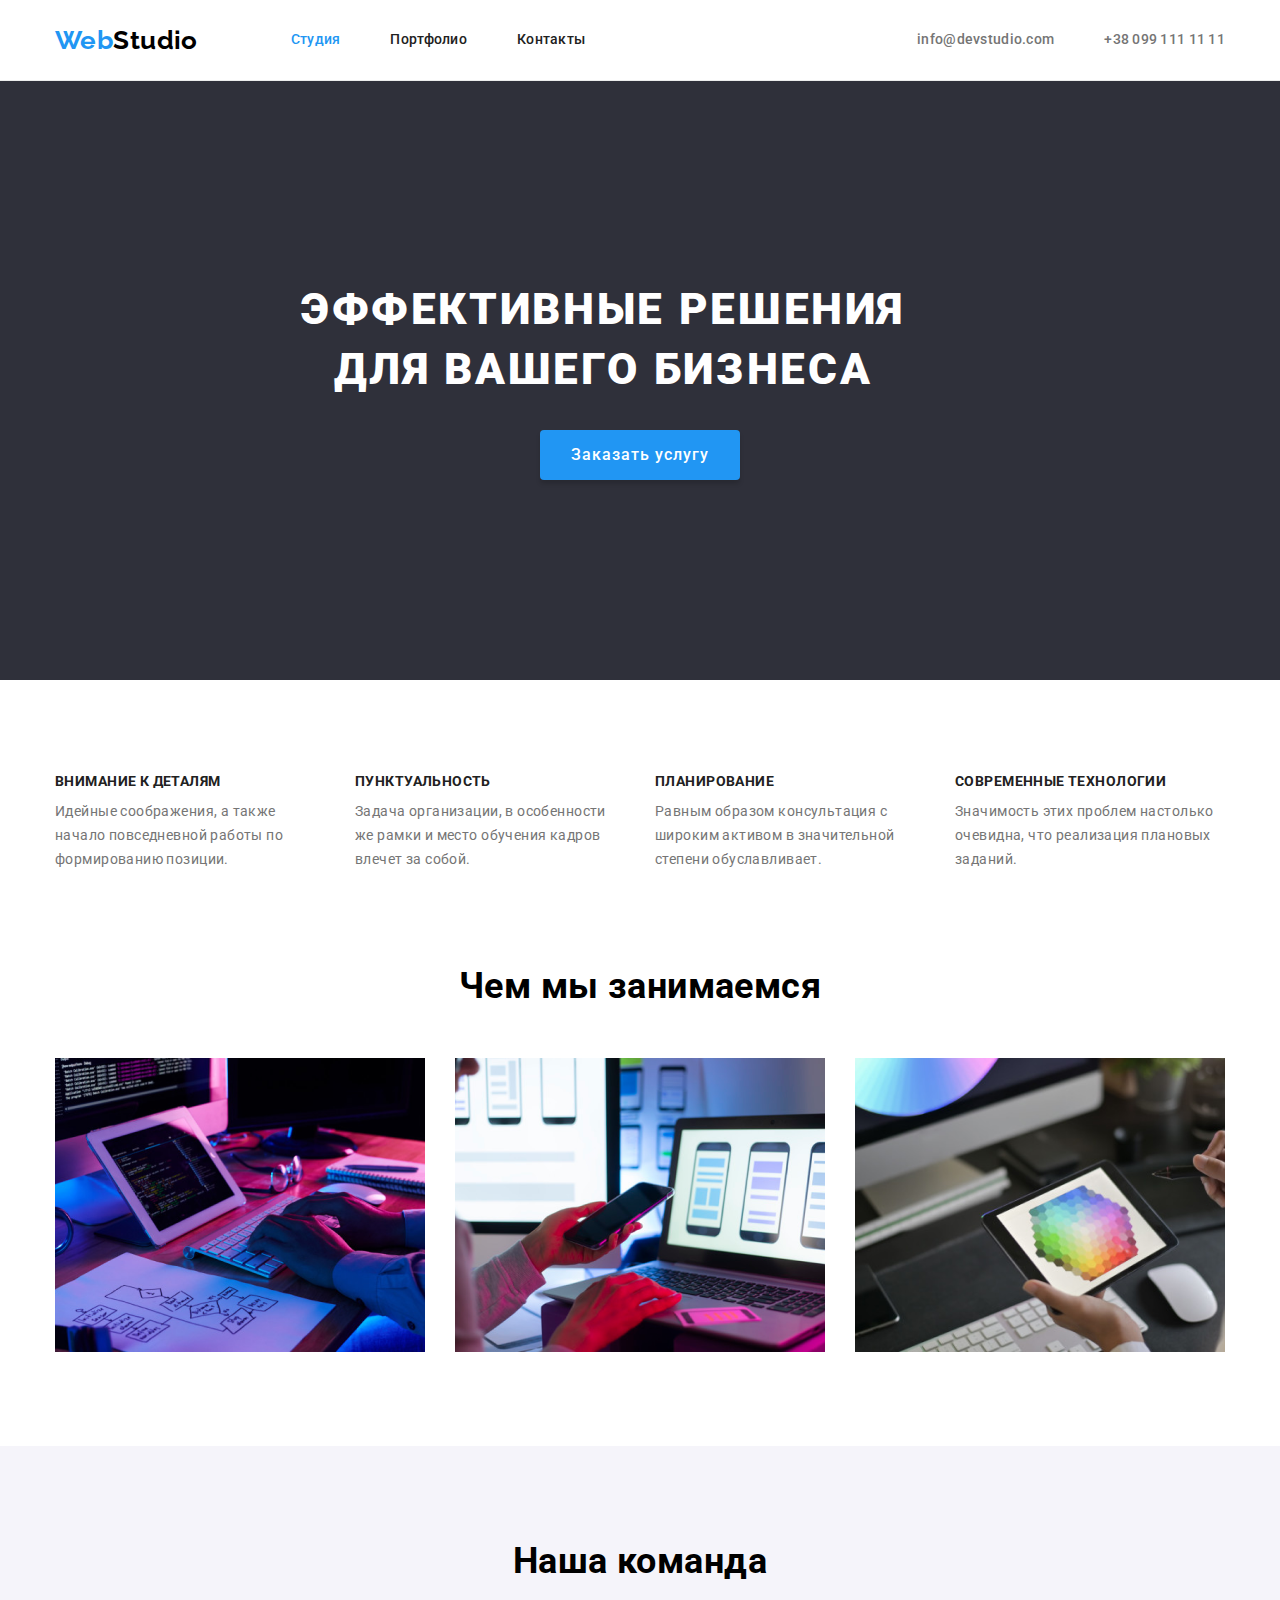
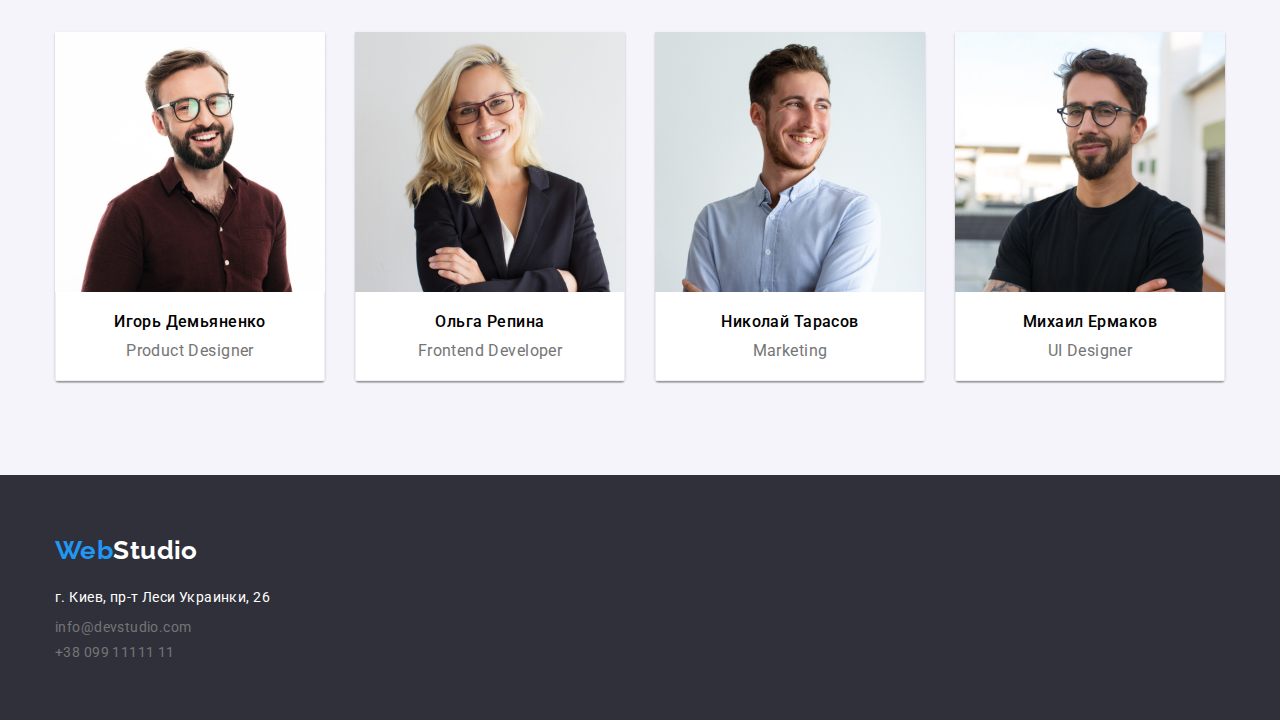
==== index.html @ e6daf886 "Initial commit" ====
<!DOCTYPE html>
<html lang="ru">
<head>
    <meta charset="UTF-8">
    <meta http-equiv="X-UA-Compatible" content="IE=edge">
    <meta name="viewport" content="width=device-width, initial-scale=1.0">
    <title>Webstudio</title>
    <link rel="preconnect" href="https://fonts.googleapis.com">
    <link rel="preconnect" href="https://fonts.gstatic.com" crossorigin>
    <link href="https://fonts.googleapis.com/css2?family=Raleway:wght@700&family=Roboto:wght@400;500;700;900&display=swap" rel="stylesheet">
    <link rel="stylesheet" href="https://cdnjs.cloudflare.com/ajax/libs/modern-normalize/1.0.0/modern-normalize.min.css"
     />
    <link rel="stylesheet" href="./css/styles.css">
</head>
<body>
    
    <!--Шапка сайта-->

    <header class="header">

        <div class="container">
        
        <div class="contacts">

        <nav class="site-nav">

            <a class="logo link" href="./index.html">
                <span class="accent">Web</span>Studio

            </a>

            <ul class="nav-lists list">

                <li class="nav-list"> 

                    <a class="nav-item link current-link" href=""> Студия </a>

                </li>

                <li class="nav-list"> 

                    <a class="nav-item link" href="./portfolio.html"> Портфолио </a>

                </li>

                <li class="nav-list"> 

                    <a class="nav-item link" href=""> Контакты </a>

                </li>
    
            </ul>

        </nav>

             <ul class="contact-nav list">

                <li class="contact-list">

                     <a class="contact-links contact-link link" href="mailto:info@devstudio.com ">info@devstudio.com </a>

                </li>

                <li class="contact-list">

                     <a class="contact-links contact-link link" href="tel:+380991111111">+38 099 111 11 11</a>

                </li>

               </ul>

           </div>

        </div>

        </header>
    
    <!--Мейн контент-->

    <main>

        <!--Герой-->
        
            <section class="section-hero">

                <div class="container">

                <h1 class=" hero-title">Эффективные решения для вашего бизнеса</h1>

                <button class="btn-light btn" type="button"> Заказать услугу</button>

                </div>

            </section>
        
    
        <!--Особенности-->

           <section class="description section">

            <div class="container">

           <h2 class="visually-hidden" hidden>Особенности</h2>

            <ul class="description-lists list">

                <li class="description-link">

                    <h3 class="description-title">Внимание к деталям</h3>

                    <p class="description-text">Идейные соображения, а также начало повседневной работы по формированию
                        позиции.</p>

                </li>

                <li class="description-link">

                    <h3 class="description-title">Пунктуальность</h3>

                    <p class="description-text">Задача организации, в особенности же рамки и место обучения кадров влечет за
                        собой.</p>

                </li>

                <li class="description-link">

                    <h3 class="description-title">Планирование</h3>

                    <p class="description-text">Равным образом консультация с широким активом в значительной степени
                        обуславливает.</p>

                </li>

                <li class="description-link">

                    <h3 class="description-title">Современные технологии</h3>

                    <p class="description-text">Значимость этих проблем настолько очевидна, что реализация плановых заданий.</p>

                </li>
                
            </ul>

            </div>

            </section>
       
       

    
        <!--Чем занимаемся-->

        <section class="about section">

            <div class="container">

            <h2 class="about-title">Чем мы занимаемся</h2>

            <ul class="about-list list">

                <li class="about-item">

                    <img class="about-img" src=" ./images/box1.jpg " alt="дизайнерские решения" width="370" height="294">

                </li>

                <li class="about-item">

                    <img class="about-img" src="./images/box2.jpg " alt="мобильные приложения" width="370" height="294">

                </li>

                <li class="about-item">

                    <img class="about-img" src="./images/box3.jpg " alt="дестопные приложения" width="370" height="294">

                </li>

            </ul>

            </div>

        </section>
    
        <!--Наша команда-->

        <section class="team section">

            <div class="container">

            <h2 class="team-title">Наша команда</h2>

            <ul class="team-list list">

                <li class="team-item">

                    <img class="team-img" src="./images/photo1.img.jpg " alt="Игорь Демьяненко" width="270" height="260">

                    <div class="wrapper">

                        <h3 class="team-name">Игорь Демьяненко</h3>
                        
                        <p class="team-position" lang="en">Product Designer</p>

                    </div>

                </li>

                <li class="team-item">

                    <img class="team-img" src="./images/photo2.img.jpg " alt="Ольга Репина" width="270" height="260">

                    <div class="wrapper">

                        <h3 class="team-name">Ольга Репина</h3>
                        
                        <p class="team-position" lang="en">Frontend Developer</p>

                    </div>

                </li>

                <li class="team-item">

                    <img class="team-img" src=" ./images/photo3.img.jpg " alt="Николай Тарасов" width="270" height="260">

                   <div class="wrapper">

                    <h3 class="team-name">Николай Тарасов</h3>
                    
                    <p class="team-position" lang="en">Marketing</p>

                   </div>

                </li>

                <li class="team-item">

                    <img class="team-img" src=" ./images/photo4.img.jpg " alt="Михаил Ермаков" width="270" height="260">

                    <div class="wrapper">

                        <h3 class="team-name">Михаил Ермаков</h3>
                        
                        <p class="team-position" lang="en">UI Designer</p>

                    </div>
                </li>

            </ul>

            </div>

        </section>

    </main>
    
    <!--Футер-->

    <footer class="footer">

        <div class="container">
    
            <a class="footer-logo link" href="./index.html">
                <span class="accent">Web</span>Studio

            </a>

        <address class="address">

            <ul class="footer-contsct-list list">

                <li class="footer-contact-item">

                    <a class="footer-contact-address link" href="https://goo.gl/maps/xG7EDQAWDE6oh7qR7" target="_blank"
                        rel="noopener noreferrer">г. Киев, пр-т Леси Украинки, 26
                    </a>

                </li>

                <li class="footer-contact-item">

                    <a class="footer-link contact-links link" href="mailto:info@devstudio.com ">info@devstudio.com </a>

                </li>

                <li class="footer-contact-item">

                    <a class="footer-link contact-links link" href="tel:+380991111111">+38 099 11111 11</a>

                </li>

            </ul>

        </address>
    
     </div>

     </footer>
    

    </body>
    </html>
---- css/styles.css ----
html {
    box-sizing: border-box;
}


*,
*::before,
*::after {
    box-sizing: inherit;
}

.container {
    width: 1200px;
    padding-left: 15px;
    padding-right: 15px;
    margin: 0 auto;
}

:root {
--primary-white-color:#FFFFFF;
--logo-color:#000000;
--secondary-text-color:#212121;
--text-color:#FFFFFF;
--primary-text-color:#757575;
--accent-color: #2196F3;
}


 body {
   margin: 0;
   color: var(--logo-color);
   font-family: 'Roboto';
   font-size: 14px;
   letter-spacing: 0.03em;
   background-color: var(--primary-white-color); 
 }

 .link {
     text-decoration: none;
 }

 .list {
     padding: 0;
     margin: 0;
     list-style: none;
 }
 
 h1, 
 h2, 
 h3,
 h4,
 h5,
 h6,
 p {
   padding: 0;
   margin: 0;
 }

 img {
     display: block;
     max-width: 100%;
     height: auto;
 }

.section {
    padding-top: 94px;
    padding-bottom: 94px;
}

/* header */
 
.header {
   outline: 1px solid #ECECEC;
}

.site-nav {
    display: flex;
    align-items: center;
}

 .logo {
     font-family: 'Raleway'; 
     font-weight: 700;
     font-size: 26px;
     line-height: 1.19;
     margin-right: 93px;
     color: var(--logo-color);
 }

.nav-lists {
    display: flex;    
}

.nav-list {
    margin-right: 50px;
}

.nav-list:last-child {
    margin-right: 0px;
}


.nav-lists .nav-item {
   display: block;
}
   
.nav-item {
padding: 32px 0;
}

.nav-item,
.contact-link {
    font-weight: 500;
    line-height: 1.14;
    letter-spacing: 0.02em;
    color: var(--secondary-text-color);
}

.contacts {
    display: flex;   
}

.contact-nav {
    display: flex;
    margin-left: auto;
}

.contact-list {
    margin-right: 50px; 
}

.contact-list:last-child {
    margin-right: 0px;
}

.contact-link {
    display: inline-block;
    padding: 32px 0;
    color: var(--primary-text-color);
}

.contact-links:focus,
.contact-links:hover{
    color: var(--accent-color);

}
.nav-item:focus,
.nav-item:hover {
    color: var(--accent-color);
}
 .accent {
  color: var(--accent-color);
 }

.current-link {
    color: var(--accent-color);
} 

 

/* hero */

.section-hero {
    background-color: #2F303A;
    text-align: center;
    padding: 200px 0;
}

.hero-title {
  width: 696px;
  margin-top: 0px;
  margin-left: 200px;
  margin-bottom: 30px;
  color: var(--primary-white-color);
  font-weight: 900;
  font-size: 44px;
  line-height: 1.36;
  text-transform: uppercase;
  letter-spacing: 0.06em;
  text-align: center;
}
  
.btn,
.btn-light {
     border: none;
     cursor: pointer;
     border-radius: 4px;
     padding: 6px 22px;
     font-family: inherit;
     font-weight: 500;
     font-size: 16px;
     line-height: 1.88;
     letter-spacing: 0.06em;
     background-color: #faf4fa;
    }
    
  .btn:hover,
  .btn:focus {
    color:var(--text-color);
    background-color: var(--accent-color); 
}

.btn-light {
    box-shadow: 0px 4px 4px rgba(0  0  0  / 15%);
    border-radius: 4px;
    padding: 10px 31px;
    color: var(--text-color);
    background-color: var(--accent-color);
}

.btn.active {
    background-color: var(--accent-color);
    color:var(--text-color);
}

.visually-hidden {
    position: absolute;
    width: 1px;
    height: 1px;
    margin: -1px;
    border: 0;
    padding: 0;

    white-space: nowrap;
    clip-path: inset(100%);
    clip: rect(0 0 0 0);
    overflow: hidden;
}

/* description */

.description-lists {
    display: flex;
    flex-wrap: wrap;
}

.description-link {
    width: 270px;
    margin-right: 30px;
}

.description-link:last-child {
    margin-right: 0px;
}

.description-title {
    margin-bottom: 10px;
    font-weight: 700;
    font-size: 14px;
    line-height: 1.14;
    text-transform: uppercase;
    color: var(--secondary-text-color);
}

.description-text {
    color: var(--primary-text-color);
    line-height: 1.71;
}


/* about */

.about {
    padding-top: 0;
}

.about-list {
    display: flex;
    justify-content: space-between;
}

.about-item:not(:last-child) {
margin-right: 0px;
}
   
.about-title {
   margin-bottom: 50px;
}


/* team */

.team-list {
    display: flex;
    flex-wrap: wrap;
    justify-content: space-between;
    }

.team-item {
    background: var(--primary-white-color);
    box-shadow: 0px 1px 3px rgba(0, 0, 0, 0.12), 0px 1px 1px rgba(0, 0, 0, 0.14), 0px 2px 1px rgba(0, 0, 0, 0.2);
    border-radius: 0px 0px 4px 4px;
}

.team-item:nth-child(4n) {
    margin-right: 0px;
}


.team {
    background: #F5F4FA; 
}

.team-title {
   margin-bottom: 50px;
}

.about-title,
.team-title {
      font-size: 36px;
      line-height: 1.17;
      text-align: center;     
}

.team-name {
      margin-bottom: 10px;
      font-weight: 500;
      font-size: 16px;
      line-height: 1.19;     
}

.team-position {
      color: var(--primary-text-color);
      font-size: 16px;
      line-height: 1.19;       
}

 .wrapper {
        border: 1px solid #eeee;
        border-top: none;
        padding-top: 20px;
        padding-bottom: 20px;
        text-align: center;
 }


/* footer */

.footer-logo {
        display: inline-block;
        margin-bottom: 20px;
        width: 145px;
        font-family: 'Raleway';
        font-weight: 700;
        font-size: 26px;
        line-height: 1.19;
        color:var(--text-color);
}

.footer {
    padding: 60px 0;
    background-color: #2F303A;
    
}
.address {
    font-style: normal;   
}

.footer-link {
    color: var(--primary-text-color);
}


.footer-contact-address {
    color: var(--primary-white-color);
    line-height: 1.71;
    letter-spacing: 0.03em;
}

.footer-contact-item {
    margin-bottom: 9px;
}

.footer-contact-item:last-child {
    margin-bottom: 0px;
}



/* portfolio */

.portfolio {
    background-color: var(--primary-white-color);
}

.btn-list {
    display: flex;
    flex-wrap: wrap;
    justify-content: center;
    margin-bottom: 50px;
}



.btn-item {
    margin-right: 8px;
   
}

.btn-item:nth-child(5n) {
    margin-right: 0px;
}

.card-wrapper {
border: 1px solid #eeee;
border-top: none;
padding-top: 20px;
padding-bottom: 20px;
padding-left: 24px;
}

.card-title {
    font-weight: 700;
    font-size: 18px;
    line-height: 2;
    letter-spacing: 0.06em;
    color: var(--logo-color);
    margin-bottom: 4px;
}

.card-text {
    color: var(--primary-text-color);
    font-size: 16px;
    line-height: 1.88;
}


.card-list {
    display: flex;
    flex-wrap: wrap;
 }

.card-link {
    margin-right: 30px;
    margin-bottom: 30px; 
}

.card-link:nth-child(3n) {
    margin-right: 0px;
}

.card-link:nth-last-child(-n + 3) {
    margin-bottom: 0px;
}
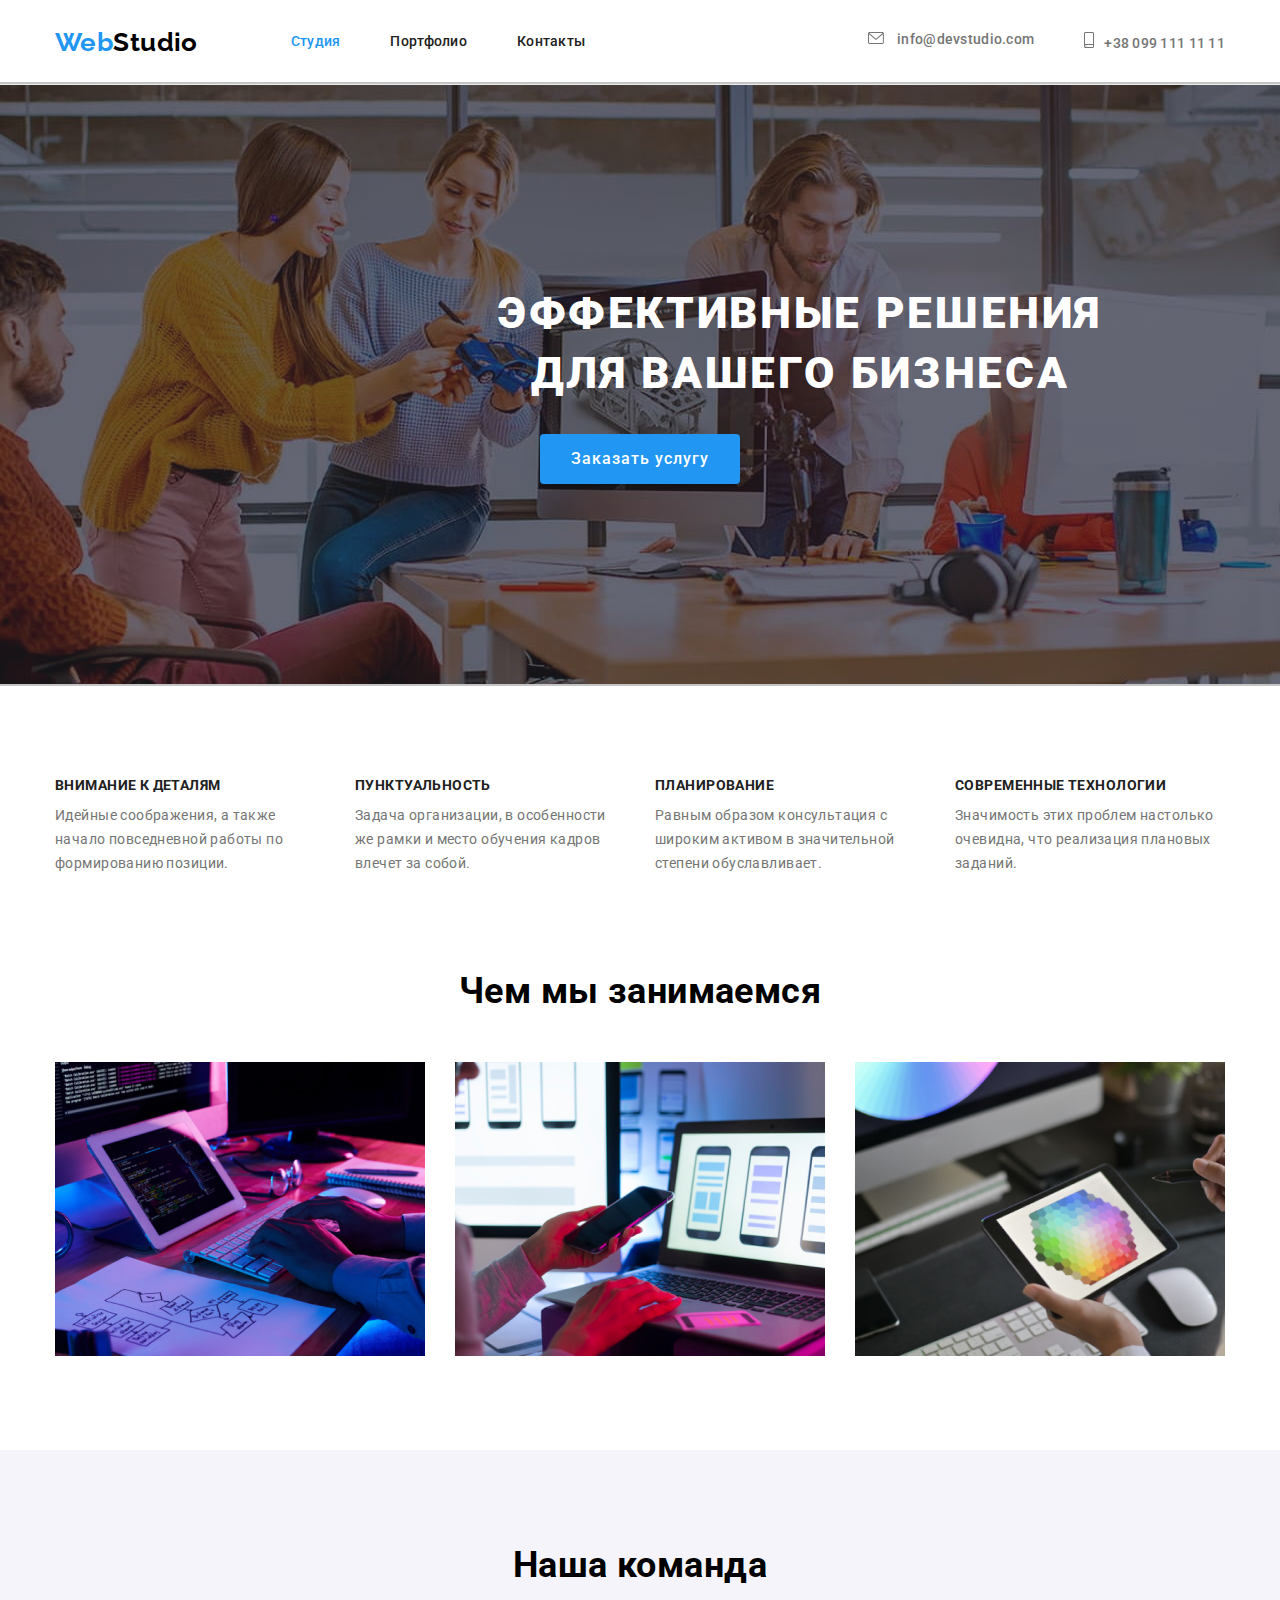
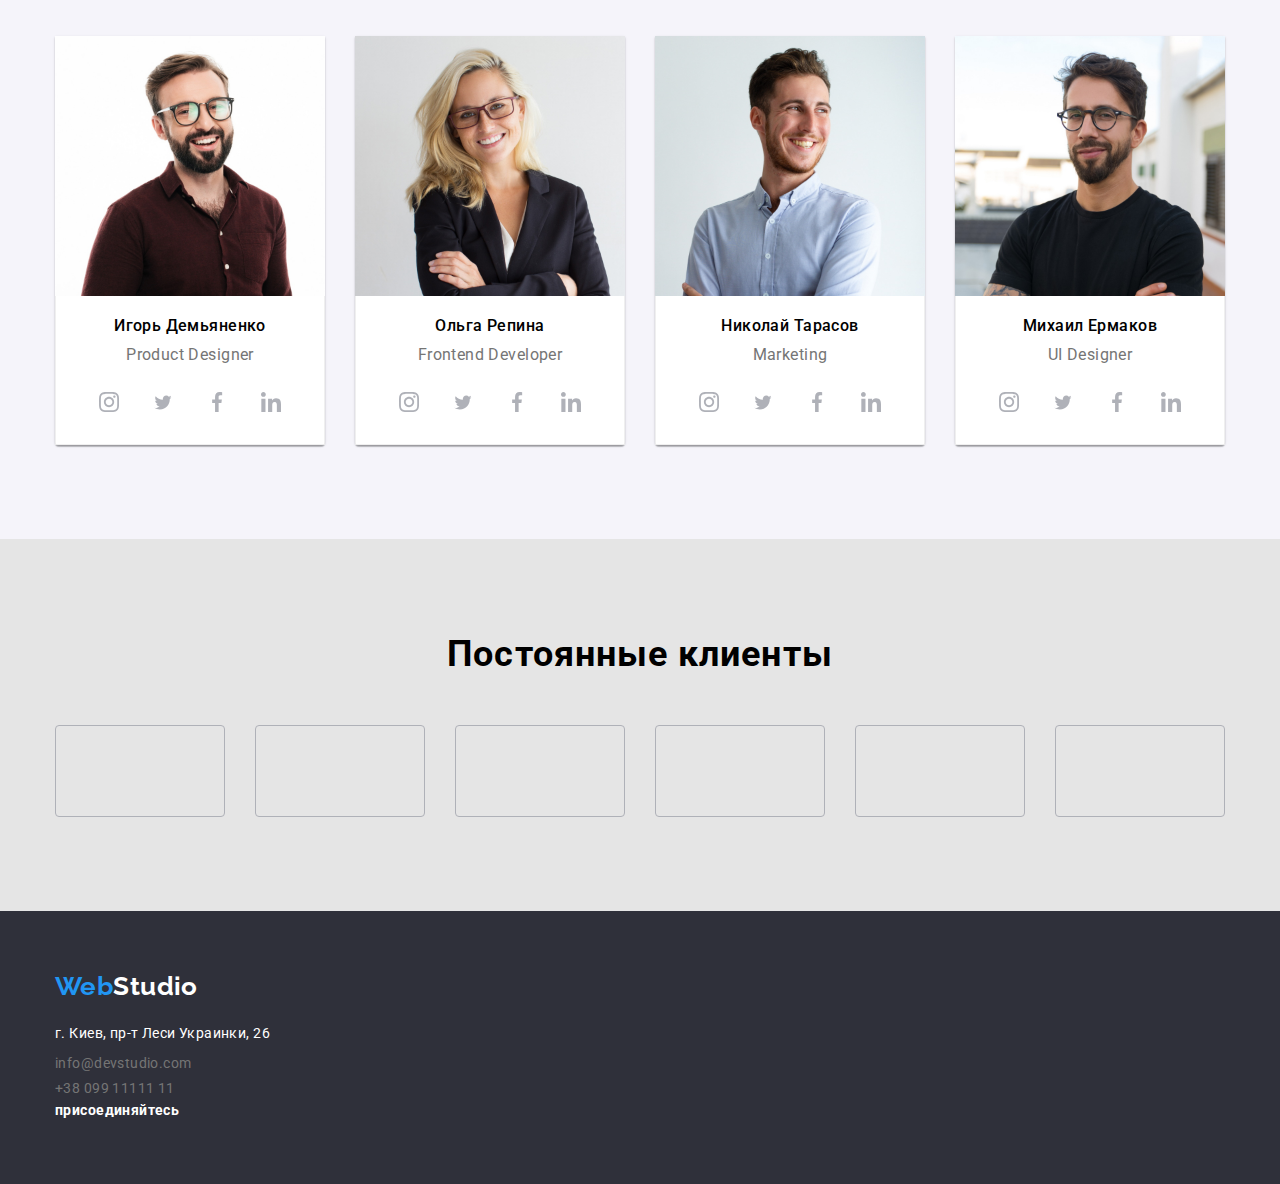
==== commit 31c213b7: "add css" ====
--- a/index.html
+++ b/index.html
@@ -57,13 +57,18 @@
 
                 <li class="contact-list">
 
-                     <a class="contact-links contact-link link" href="mailto:info@devstudio.com ">info@devstudio.com </a>
+                     <a class="contact-links contact-link link" href="mailto:info@devstudio.com "><svg class="icon-header" width="16" height="12">
+                        <use href="./images/icons.svg#icon-envelope"></use>
+                     </svg>
+                        info@devstudio.com </a>
 
                 </li>
 
                 <li class="contact-list">
 
-                     <a class="contact-links contact-link link" href="tel:+380991111111">+38 099 111 11 11</a>
+                     <a class="contact-links contact-link link" href="tel:+380991111111"><svg class="icon-header" width="10" height="16">
+                        <use href="./images/icons.svg#icon-smartphone"></use>
+                    </svg>+38 099 111 11 11</a>
 
                 </li>
 
@@ -80,16 +85,14 @@
     <main>
 
         <!--Герой-->
+       
         
             <section class="section-hero">
-
-                <div class="container">
-
+                  
                 <h1 class=" hero-title">Эффективные решения для вашего бизнеса</h1>
 
                 <button class="btn-light btn" type="button"> Заказать услугу</button>
 
-                </div>
 
             </section>
         
@@ -104,7 +107,7 @@
 
             <ul class="description-lists list">
 
-                <li class="description-link">
+                <li class="description-link icon-antenna">
 
                     <h3 class="description-title">Внимание к деталям</h3>
 
@@ -114,7 +117,7 @@
                 </li>
 
                 <li class="description-link">
-
+            
                     <h3 class="description-title">Пунктуальность</h3>
 
                     <p class="description-text">Задача организации, в особенности же рамки и место обучения кадров влечет за
@@ -122,7 +125,7 @@
 
                 </li>
 
-                <li class="description-link">
+                <li class="description-link icon-diagram">
 
                     <h3 class="description-title">Планирование</h3>
 
@@ -131,7 +134,7 @@
 
                 </li>
 
-                <li class="description-link">
+                <li class="description-link icon-astronaut">
 
                     <h3 class="description-title">Современные технологии</h3>
 
@@ -184,7 +187,7 @@
     
         <!--Наша команда-->
 
-        <section class="team section">
+        <section class="team section section">
 
             <div class="container">
 
@@ -202,6 +205,66 @@
                         
                         <p class="team-position" lang="en">Product Designer</p>
 
+                        <ul class="social-media list">
+
+                            <li class="social-media-item">
+
+                                <a class="social-media-link" href="" target="_blank" rel="noopener noreferrer" aria-label="instagram">
+
+                                    <svg class="social-media-icon" width="20" height="20">
+
+                                        <use href="./images/icons.svg#icon-instagram"></use>
+
+                                    </svg>
+
+                                </a>
+
+                            </li>
+
+                            <li class="social-media-item">
+
+                                <a class="social-media-link" href="" target="_blank" rel="noopener noreferrer" aria-label="twitter">
+
+                                    <svg class="social-media-icon" width="20" height="17">
+
+                                        <use href="./images/icons.svg#icon-twitter"></use>
+
+                                    </svg>
+
+                                </a>
+
+                            </li>
+
+                            <li class="social-media-item">
+
+                                <a class="social-media-link" href="" target="_blank" rel="noopener noreferrer" aria-label="facebook">
+
+                                    <svg class="social-media-icon" width="20" height="20">
+
+                                        <use href="./images/icons.svg#icon-facebook"></use>
+
+                                    </svg>
+
+                                </a>
+
+                            </li>
+
+                            <li class="social-media-item">
+
+                                <a class="social-media-link" href="" target="_blank" rel="noopener noreferrer" aria-label="linkedin">
+
+                                    <svg class="social-media-icon" width="20" height="20">
+
+                                        <use href="./images/icons.svg#icon-linkedin"></use>
+
+                                    </svg>
+
+                                </a>
+
+                            </li>
+
+                        </ul>
+
                     </div>
 
                 </li>
@@ -216,7 +279,67 @@
                         
                         <p class="team-position" lang="en">Frontend Developer</p>
 
-                    </div>
+                        <ul class="social-media list">
+
+                            <li class="social-media-item">
+
+                                <a class="social-media-link" href="" target="_blank" rel="noopener noreferrer" aria-label="instagram">
+
+                                    <svg class="social-media-icon" width="20" height="20">
+
+                                        <use href="./images/icons.svg#icon-instagram"></use>
+
+                                    </svg>
+
+                                </a>
+
+                            </li>
+
+                            <li class="social-media-item">
+
+                                <a class="social-media-link" href="" target="_blank" rel="noopener noreferrer" aria-label="twitter">
+
+                                    <svg class="social-media-icon" width="20" height="17">
+
+                                        <use href="./images/icons.svg#icon-twitter"></use>
+
+                                    </svg>
+
+                                </a>
+
+                            </li>
+
+                            <li class="social-media-item">
+
+                                <a class="social-media-link" href="" target="_blank" rel="noopener noreferrer" aria-label="facebook">
+
+                                    <svg class="social-media-icon" width="20" height="20">
+
+                                        <use href="./images/icons.svg#icon-facebook"></use>
+
+                                    </svg>
+
+                                </a>
+
+                            </li>
+
+                            <li class="social-media-item">
+
+                                <a class="social-media-link" href="" target="_blank" rel="noopener noreferrer" aria-label="linkedin">
+
+                                    <svg class="social-media-icon" width="20" height="20">
+
+                                        <use href="./images/icons.svg#icon-linkedin"></use>
+
+                                    </svg>
+
+                                </a>
+
+                            </li>
+
+                        </ul>
+
+                          </div>
 
                 </li>
 
@@ -230,7 +353,65 @@
                     
                     <p class="team-position" lang="en">Marketing</p>
 
-                   </div>
+                    <ul class="social-media list">
+
+                        <li class="social-media-item">
+
+                            <a class="social-media-link" href="" target="_blank" rel="noopener noreferrer" aria-label="instagram">
+
+                                <svg class="social-media-icon" width="20" height="20">
+
+                                    <use href="./images/icons.svg#icon-instagram"></use>
+
+                                </svg>
+                            </a>
+                        </li>
+
+                        <li class="social-media-item">
+
+                            <a class="social-media-link" href="" target="_blank" rel="noopener noreferrer" aria-label="twitter">
+
+                                <svg class="social-media-icon" width="20" height="17">
+
+                                    <use href="./images/icons.svg#icon-twitter"></use>
+
+                                </svg>
+
+                            </a>
+
+                        </li>
+
+                        <li class="social-media-item">
+
+                            <a class="social-media-link" href="" target="_blank" rel="noopener noreferrer" aria-label="facebook">
+
+                                <svg class="social-media-icon" width="20" height="20">
+
+                                    <use href="./images/icons.svg#icon-facebook"></use>
+
+                                </svg>
+
+                            </a>
+
+                        </li>
+
+                        <li class="social-media-item">
+
+                            <a class="social-media-link" href="" target="_blank" rel="noopener noreferrer" aria-label="linkedin">
+
+                                <svg class="social-media-icon" width="20" height="20">
+
+                                    <use href="./images/icons.svg#icon-linkedin"></use>
+
+                                </svg>
+
+                            </a>
+
+                        </li>
+
+                    </ul>
+
+                    </div>
 
                 </li>
 
@@ -244,7 +425,64 @@
                         
                         <p class="team-position" lang="en">UI Designer</p>
 
-                    </div>
+                        <ul class="social-media list">
+
+                            <li class="social-media-item">
+
+                                <a class="social-media-link" href="" target="_blank" rel="noopener noreferrer" aria-label="instagram">
+
+                                    <svg class="social-media-icon" width="20" height="20">
+
+                                        <use href="./images/icons.svg#icon-instagram"></use>
+
+                                    </svg>
+
+                                </a>
+
+                            </li>
+
+                            <li class="social-media-item">
+
+                                <a class="social-media-link" href="" target="_blank" rel="noopener noreferrer" aria-label="twitter">
+
+                                    <svg class="social-media-icon" width="20" height="17">
+
+                                        <use href="./images/icons.svg#icon-twitter"></use>
+
+                                    </svg>
+
+                                </a>
+
+                            </li>
+
+                            <li class="social-media-item">
+
+                                <a class="social-media-link" href="" target="_blank" rel="noopener noreferrer" aria-label="facebook">
+
+                                    <svg class="social-media-icon" width="20" height="20">
+
+                                        <use href="./images/icons.svg#icon-facebook"></use>
+
+                                    </svg>
+
+                                </a>
+
+                            </li>
+
+                            <li class="social-media-item">
+
+                                <a class="social-media-link" href="" target="_blank" rel="noopener noreferrer" aria-label="linkedin">
+
+                                    <svg class="social-media-icon" width="20" height="20">
+
+                                        <use href="./images/icons.svg#icon-linkedin"></use>
+
+                                    </svg>
+                                </a>
+                            </li>
+                        </ul>
+
+                              </div>
                 </li>
 
             </ul>
@@ -253,6 +491,62 @@
 
         </section>
 
+        <!-- Постоянные клиенты -->
+
+        <section class="customer section">
+
+            <div class="container">
+
+                <h2 class="customer-title"> Постоянные клиенты </h2>
+                
+                <ul class="customer-list list">
+                
+                    <li class="customer-item">
+                
+                        <a class="customer-link" href="">
+                           
+                         
+                        </a>
+                
+                    </li>
+                
+                    <li class="customer-item">
+                
+                        <a class="customer-link" href=""></a>
+                
+                    </li>
+                
+                    <li class="customer-item">
+                
+                        <a class="customer-link" href=""></a>
+                
+                    </li>
+                
+                
+                    <li class="customer-item">
+                
+                        <a class="customer-link" href=""></a>
+                
+                    </li>
+                
+                    <li class="customer-item">
+                
+                        <a class="customer-link" href=""></a>
+                
+                    </li>
+                
+                    <li class="customer-item">
+                
+                        <a class="customer-link" href=""></a>
+                
+                    </li>
+                
+                </ul>
+
+            </div>
+  
+        </section>
+
     </main>
     
     <!--Футер-->
@@ -261,39 +555,57 @@
 
         <div class="container">
     
-            <a class="footer-logo link" href="./index.html">
-                <span class="accent">Web</span>Studio
-
-            </a>
-
-        <address class="address">
-
-            <ul class="footer-contsct-list list">
-
-                <li class="footer-contact-item">
-
-                    <a class="footer-contact-address link" href="https://goo.gl/maps/xG7EDQAWDE6oh7qR7" target="_blank"
-                        rel="noopener noreferrer">г. Киев, пр-т Леси Украинки, 26
-                    </a>
-
-                </li>
-
-                <li class="footer-contact-item">
-
-                    <a class="footer-link contact-links link" href="mailto:info@devstudio.com ">info@devstudio.com </a>
-
-                </li>
-
-                <li class="footer-contact-item">
-
-                    <a class="footer-link contact-links link" href="tel:+380991111111">+38 099 11111 11</a>
-
-                </li>
-
-            </ul>
-
-        </address>
-    
+            
+                <a class="footer-logo link" href="./index.html">
+                    <span class="accent">Web</span>Studio
+                
+                </a>
+                <div class="footer-adress">
+
+                <address class="address">
+                
+                    <ul class="footer-contsct-list list">
+                
+                        <li class="footer-contact-item">
+                
+                            <a class="footer-contact-address link" href="https://goo.gl/maps/xG7EDQAWDE6oh7qR7" target="_blank"
+                                rel="noopener noreferrer">г. Киев, пр-т Леси Украинки, 26
+                            </a>
+                
+                        </li>
+                
+                        <li class="footer-contact-item">
+                
+                            <a class="footer-link contact-links link" href="mailto:info@devstudio.com ">info@devstudio.com </a>
+                
+                        </li>
+                
+                        <li class="footer-contact-item">
+                
+                            <a class="footer-link contact-links link" href="tel:+380991111111">+38 099 11111 11</a>
+                
+                        </li>
+                
+                    </ul>
+                
+                </address>
+            </div>
+                
+                <div class="footer-clik">
+                
+                <strong>присоединяйтесь</strong>
+                
+                <ul class="class footer-social-link link">
+                
+                    <li class="class footer-social-item"><a class="class footer-social-link" href=""></a></li>
+                    <li class="class footer-social-item"><a class="class footer-social-link" href=""></a></li>
+                    <li class="class footer-social-item"><a class="class footer-social-link" href=""></a></li>
+                    <li class="class footer-social-item"><a class="class footer-social-link" href=""></a></li>
+                    <li class="class footer-social-item"><a class="class footer-social-link" href=""></a></li>
+                </ul>
+            </div>
+      
+
      </div>
 
      </footer>
--- a/css/styles.css
+++ b/css/styles.css
@@ -68,6 +68,13 @@
 }
 
 /* header */
+
+.icon-header {
+    margin-right: 10px;
+}
+.icon-header {
+    fill: currentColor;
+}
  
 .header {
    outline: 1px solid #ECECEC;
@@ -160,16 +167,33 @@
 
 /* hero */
 
+
+.section-hero {
+        max-width: 1600px;
+        height: 600px;
+        padding: 200px 0;
+        margin: 0 auto;
+        background-image: linear-gradient(to right, rgba(47, 48, 58, 0.4), rgba(47, 48, 58, 0.4)),
+            url(../images/img.jpg);
+        background-repeat: no-repeat;
+        background-size: cover;
+        background-position: center;
+
+        outline: 2px solid #C4C4C4;
+        background-color:  #C4C4C4;
+    }
+
+
 .section-hero {
     background-color: #2F303A;
     text-align: center;
-    padding: 200px 0;
 }
 
 .hero-title {
+   
   width: 696px;
   margin-top: 0px;
-  margin-left: 200px;
+  margin-left: 452px;
   margin-bottom: 30px;
   color: var(--primary-white-color);
   font-weight: 900;
@@ -198,6 +222,7 @@
   .btn:focus {
     color:var(--text-color);
     background-color: var(--accent-color); 
+    box-shadow: 0px 3px 1px rgba(0, 0, 0, 0.1), 0px 1px 2px rgba(0, 0, 0, 0.08), 0px 2px 2px rgba(0, 0, 0, 0.12);
 }
 
 .btn-light {
@@ -211,6 +236,7 @@
 .btn.active {
     background-color: var(--accent-color);
     color:var(--text-color);
+    box-shadow: 0px 3px 1px rgba(0, 0, 0, 0.1), 0px 1px 2px rgba(0, 0, 0, 0.08), 0px 2px 2px rgba(0, 0, 0, 0.12);
 }
 
 .visually-hidden {
@@ -235,13 +261,50 @@
 }
 
 .description-link {
-    width: 270px;
-    margin-right: 30px;
+    
+     width: 270px;
+     margin-right: 30px;   
+       
 }
 
 .description-link:last-child {
     margin-right: 0px;
 }
+
+
+/* 
+.description-link::before{
+  content: "";
+  display: block;
+  height: 120px;
+  margin-bottom: 30px;
+  outline: 1px solid black;
+  background-size: contain;
+  background-repeat: no-repeat;
+  background-position: center;
+  background-color: #F5F4FA;
+  border-radius: 4px;
+} */
+
+
+
+/* .icon-antenna::before {
+    background-image: url(../images/symbol-defs.svg#icon-antenna);
+    }
+
+.icon-clock::before {
+background-image: url(../images/symbol-defs.svg#icon-clock);
+}
+    
+.icon-diagram::before {
+    background-image: url(../images/symbol-defs.svg#icon-diagram);
+}
+
+.icon-astronaut::before{
+    background-image: url(../images/symbol-defs.svg#icon-astronaut);
+} */
+
+
 
 .description-title {
     margin-bottom: 10px;
@@ -268,10 +331,7 @@
     display: flex;
     justify-content: space-between;
 }
-
-.about-item:not(:last-child) {
-margin-right: 0px;
-}
+  
    
 .about-title {
    margin-bottom: 50px;
@@ -320,6 +380,7 @@
 }
 
 .team-position {
+    margin-bottom: 16px;
       color: var(--primary-text-color);
       font-size: 16px;
       line-height: 1.19;       
@@ -332,6 +393,93 @@
         padding-bottom: 20px;
         text-align: center;
  }
+
+.social-media {
+    display: flex;
+    justify-content: center;
+}
+
+.social-media-item:not(:last-child){
+    margin-right: 10px;
+}
+
+.social-media-link {
+    display: flex;
+    align-items: center;
+    justify-content: center;
+    width: 44px;
+    height: 44px;
+    color: #AFB1B8;
+    background-color: #FFFFFF;
+    border-radius: 50%;
+}
+
+.social-media-link:focus, 
+.social-media-link:hover {
+    color: var(--text-color);
+    background-color: var(--accent-color);
+}
+
+.social-media-icon {
+    fill: currentColor;
+}
+
+
+/* Customer */
+
+
+
+
+.customer {
+    background-color: #E5E5E5;
+}
+
+
+
+.customer-title {
+
+       font-family: 'Roboto';
+        font-style: normal;
+        font-weight: 700;
+        font-size: 36px;
+        line-height: 42px;
+        text-align: center;
+        letter-spacing: 0.03em;
+    
+       margin-bottom: 50px;
+
+}
+
+.customer-list {
+    display: flex;
+    justify-content: center;
+    
+   
+}
+
+.customer-list:not(last-child){
+    margin-bottom: 0;
+}
+
+.customer-item {
+       /* display: flex;
+       justify-content: center; */
+       width: 170px;
+       height: 92px;
+       margin-right: 30px;
+       
+       background-repeat: no-repeat;
+      
+      border: 1px solid #AFB1B8;
+      border-radius: 4px;
+
+}
+
+.customer-item:nth-child(6n) {
+    margin-right: 0px;
+}
+
+
 
 
 /* footer */
@@ -345,13 +493,25 @@
         font-size: 26px;
         line-height: 1.19;
         color:var(--text-color);
+        
 }
 
 .footer {
     padding: 60px 0;
     background-color: #2F303A;
-    
-}
+}
+
+.footer-adress {
+    display: flex;
+}
+
+.footer-clik {
+    display: flex;
+ flex-wrap: wrap;
+align-items: center;
+}
+
+
 .address {
     font-style: normal;   
 }
@@ -375,7 +535,34 @@
     margin-bottom: 0px;
 }
 
-
+.footer-social {
+    display: flex;
+}
+
+.footer-social-link {
+    display: flex;
+    margin-left: auto;
+}
+
+
+
+
+
+.footer-social-item ,.footer-social-link {
+    display: block;
+}
+
+
+
+strong{
+        font-family: 'Roboto';
+        font-weight: 700;
+        line-height: 16px;
+        color:var(--text-color);
+
+
+
+}
 
 /* portfolio */
 
@@ -393,8 +580,7 @@
 
 
 .btn-item {
-    margin-right: 8px;
-   
+    margin-right: 8px;  
 }
 
 .btn-item:nth-child(5n) {
@@ -402,11 +588,11 @@
 }
 
 .card-wrapper {
-border: 1px solid #eeee;
-border-top: none;
-padding-top: 20px;
-padding-bottom: 20px;
-padding-left: 24px;
+  border: 1px solid #eeee;
+  border-top: none;
+  padding-top: 20px;
+  padding-bottom: 20px;
+  padding-left: 24px;
 }
 
 .card-title {
@@ -441,4 +627,8 @@
 
 .card-link:nth-last-child(-n + 3) {
     margin-bottom: 0px;
+}
+
+.card-link:hover {
+ box-shadow: 0px 1px 1px rgba(0, 0, 0, 0.12), 0px 4px 4px rgba(0, 0, 0, 0.06), 1px 4px 6px rgba(0, 0, 0, 0.16);
 }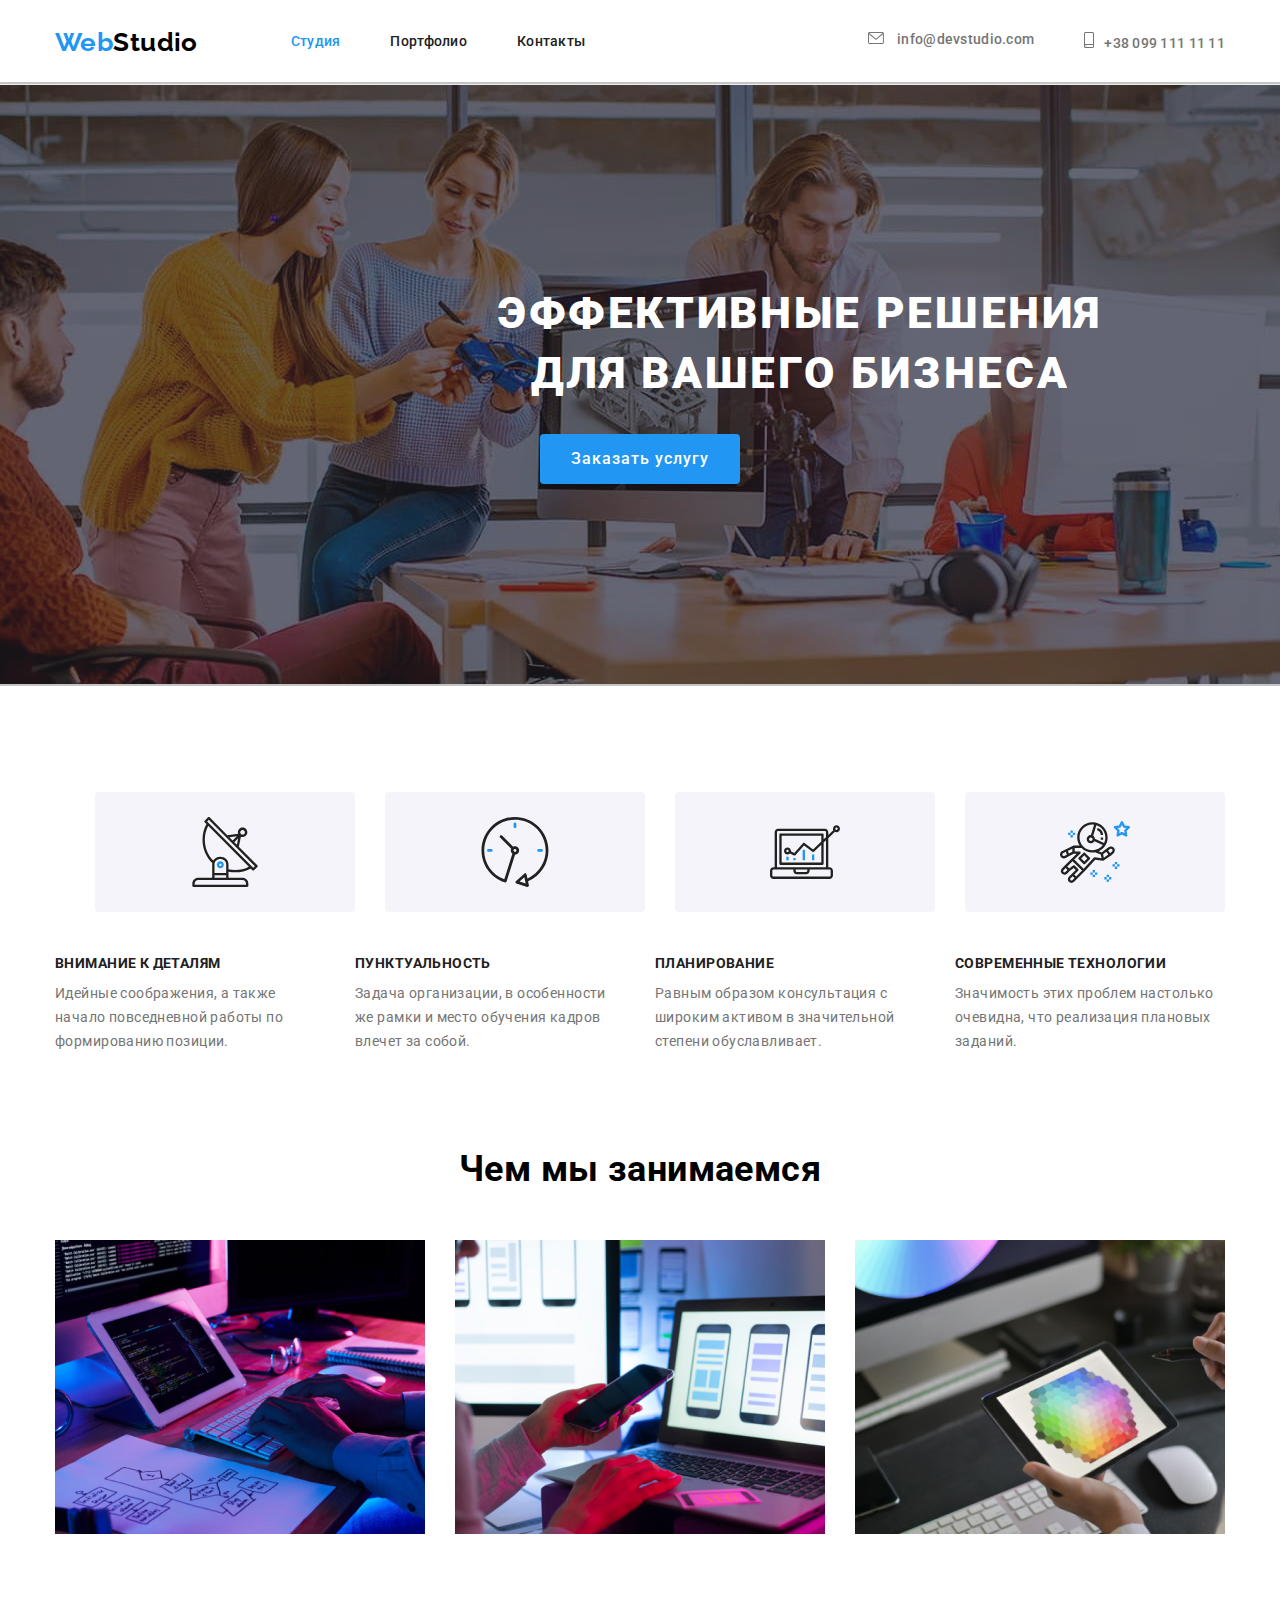
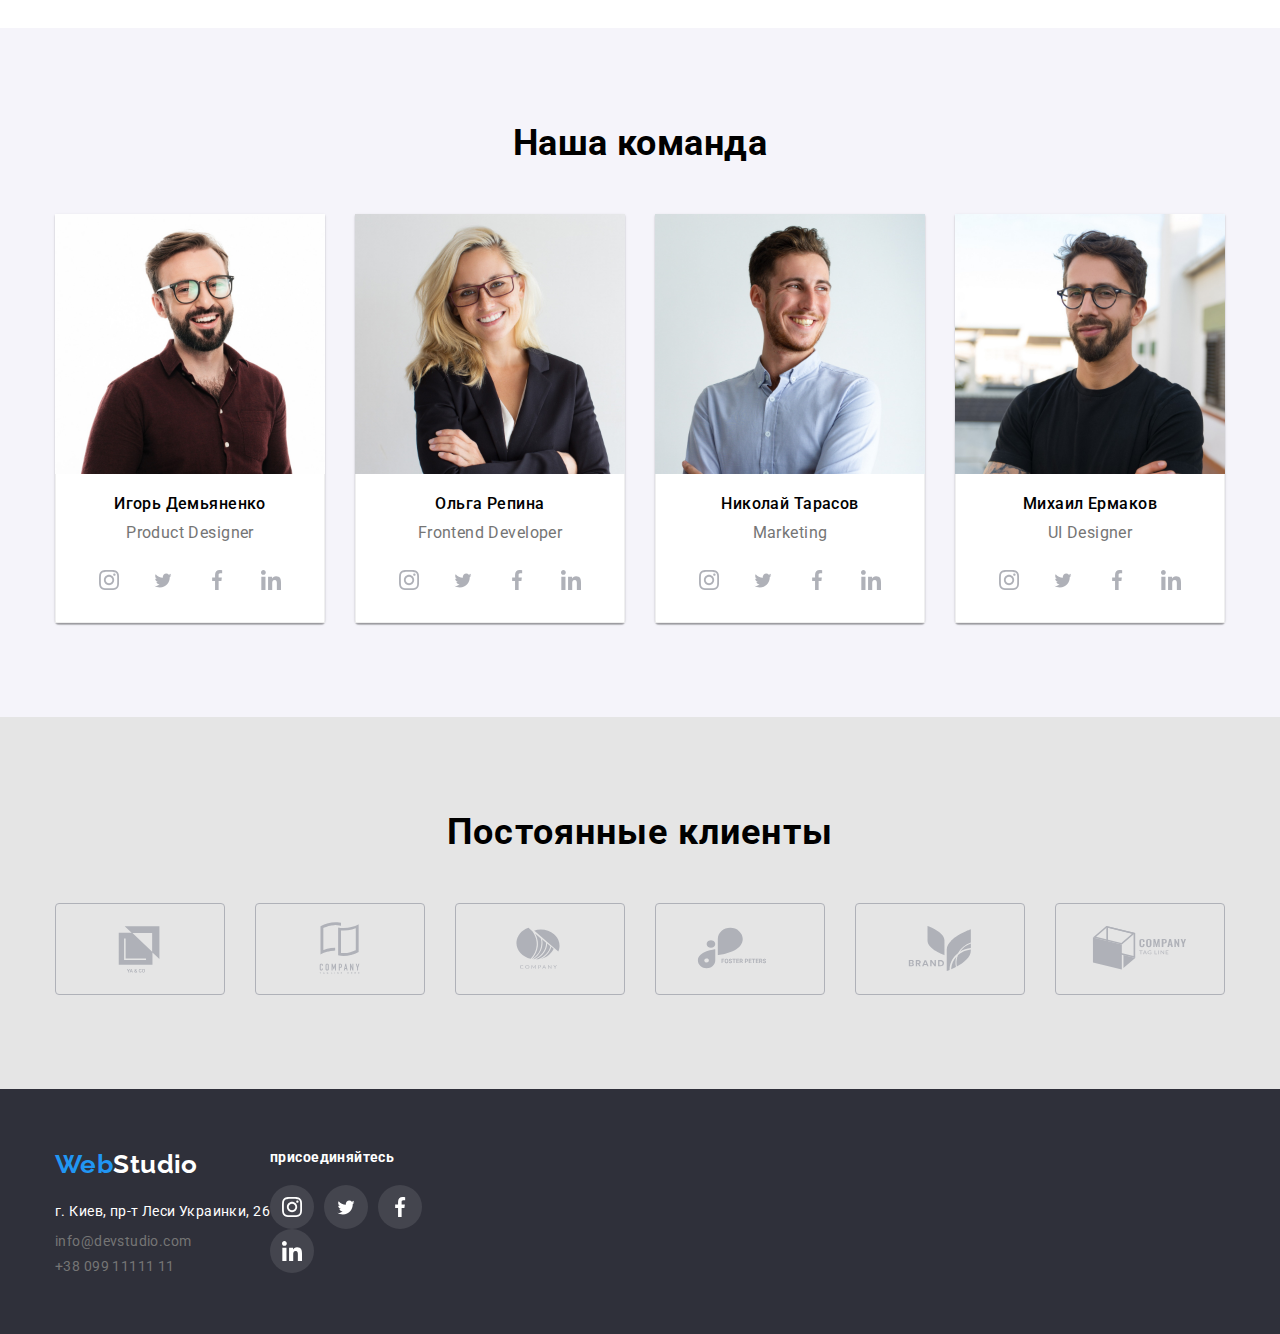
==== commit ee58e31a: "add css" ====
--- a/index.html
+++ b/index.html
@@ -105,9 +105,49 @@
 
            <h2 class="visually-hidden" hidden>Особенности</h2>
 
+           <div class="description-icon">
+
+            <ul class="description-list">
+            
+                <li class="description-item"><svg class="description-media-icon" width="70" height="70">
+            
+                        <use href="./images/icons.svg#icon-antenna"></use>
+            
+                    </svg>
+            
+                </li>
+            
+                <li class="description-item"><svg class="description-media-icon" width="70" height="70">
+            
+                        <use href="./images/icons.svg#icon-clock"></use>
+            
+                    </svg>
+                </li>
+            
+                <li class="description-item"><svg class="description-media-icon" width="70" height="70">
+            
+                        <use href="./images/icons.svg#icon-diagram"></use>
+            
+                    </svg>
+                </li>
+            
+                <li class="description-item"><svg class="description-media-icon" width="70" height="70">
+            
+                        <use href="./images/icons.svg#icon-astronaut"></use>
+            
+                    </svg>
+                </li>
+            
+            </ul>
+
+           </div>
+
             <ul class="description-lists list">
 
-                <li class="description-link icon-antenna">
+                
+
+                <li class="description-link ">
+                    
 
                     <h3 class="description-title">Внимание к деталям</h3>
 
@@ -125,7 +165,7 @@
 
                 </li>
 
-                <li class="description-link icon-diagram">
+                <li class="description-link ">
 
                     <h3 class="description-title">Планирование</h3>
 
@@ -134,7 +174,7 @@
 
                 </li>
 
-                <li class="description-link icon-astronaut">
+                <li class="description-link ">
 
                     <h3 class="description-title">Современные технологии</h3>
 
@@ -503,41 +543,79 @@
                 
                     <li class="customer-item">
                 
-                        <a class="customer-link" href="">
-                           
-                         
+                        <a class="customer-media-link" href="" target="_blank" rel="noopener noreferrer" aria-label="YA&CO">
+                        
+                            <svg class="customer-media-icon" width="106" height="60">
+                        
+                                <use href="./images/icons.svg#icon-logo-1"></use>
+                        
+                            </svg>
                         </a>
                 
                     </li>
                 
                     <li class="customer-item">
                 
-                        <a class="customer-link" href=""></a>
+                    <a class="customer-media-link" href="" target="_blank" rel="noopener noreferrer" aria-label="COMPANY TAGLINE HERE">
+                    
+                        <svg class="customer-media-icon" width="106" height="60">
+                    
+                            <use href="./images/icons.svg#icon-logo-2"></use>
+                    
+                        </svg>
+                    </a>
                 
                     </li>
                 
                     <li class="customer-item">
                 
-                        <a class="customer-link" href=""></a>
+                    <a class="customer-media-link" href="" target="_blank" rel="noopener noreferrer" aria-label="COMPANY">
+                    
+                        <svg class="customer-media-icon" width="106" height="60">
+                    
+                            <use href="./images/icons.svg#icon-logo-3"></use>
+                    
+                        </svg>
+                    </a>
                 
                     </li>
                 
                 
                     <li class="customer-item">
                 
-                        <a class="customer-link" href=""></a>
+                        <a class="customer-media-link" href="" target="_blank" rel="noopener noreferrer" aria-label="FOSTER PETERS">
+                        
+                            <svg class="customer-media-icon" width="106" height="60">
+                        
+                                <use href="./images/icons.svg#icon-logo-4"></use>
+                        
+                            </svg>
+                        </a>
                 
                     </li>
                 
                     <li class="customer-item">
                 
-                        <a class="customer-link" href=""></a>
-                
+                        <a class="customer-media-link" href="" target="_blank" rel="noopener noreferrer" aria-label="BRAND">
+                        
+                            <svg class="customer-media-icon" width="106" height="60">
+                        
+                                <use href="./images/icons.svg#icon-logo-5"></use>
+                        
+                            </svg>
+                        </a>
                     </li>
                 
                     <li class="customer-item">
                 
-                        <a class="customer-link" href=""></a>
+                        <a class="customer-media-link" href="" target="_blank" rel="noopener noreferrer" aria-label="COMPANY TAG LINE">
+                        
+                            <svg class="customer-media-icon" width="106" height="60">
+                        
+                                <use href="./images/icons.svg#icon-logo-6"></use>
+                        
+                            </svg>
+                        </a>
                 
                     </li>
                 
@@ -553,15 +631,17 @@
 
     <footer class="footer">
 
-        <div class="container">
-    
-            
+        <div class="container footer-container">
+
+           
+            <div class="footer-contakt">
+
                 <a class="footer-logo link" href="./index.html">
+                
                     <span class="accent">Web</span>Studio
                 
                 </a>
-                <div class="footer-adress">
-
+                
                 <address class="address">
                 
                     <ul class="footer-contsct-list list">
@@ -589,23 +669,77 @@
                     </ul>
                 
                 </address>
+
             </div>
-                
-                <div class="footer-clik">
-                
-                <strong>присоединяйтесь</strong>
-                
-                <ul class="class footer-social-link link">
-                
-                    <li class="class footer-social-item"><a class="class footer-social-link" href=""></a></li>
-                    <li class="class footer-social-item"><a class="class footer-social-link" href=""></a></li>
-                    <li class="class footer-social-item"><a class="class footer-social-link" href=""></a></li>
-                    <li class="class footer-social-item"><a class="class footer-social-link" href=""></a></li>
-                    <li class="class footer-social-item"><a class="class footer-social-link" href=""></a></li>
+               
+                
+                
+              
+                <div class="footer-social">
+
+                    <p class="footer-media-title">присоединяйтесь</p>
+
+                <ul class="footer-social-link list">
+                
+                    <li class="footer-media-item">
+                
+                        <a class="footer-media-link" href="" target="_blank" rel="noopener noreferrer" aria-label="instagram">
+                
+                            <svg class="footer-media-icon" width="20" height="20">
+                
+                                <use href="./images/icons.svg#icon-instagram"></use>
+                
+                            </svg>
+                
+                        </a>
+                
+                    </li>
+                
+                    <li class="footer-media-item">
+                
+                        <a class="footer-media-link" href="" target="_blank" rel="noopener noreferrer" aria-label="twitter">
+                
+                            <svg class="footer-media-icon" width="20" height="17">
+                
+                                <use href="./images/icons.svg#icon-twitter"></use>
+                
+                            </svg>
+                
+                        </a>
+                
+                    </li>
+                
+                    <li class="footer-media-item">
+                
+                        <a class="footer-media-link" href="" target="_blank" rel="noopener noreferrer" aria-label="facebook">
+                
+                            <svg class="footer-media-icon" width="20" height="20">
+                
+                                <use href="./images/icons.svg#icon-facebook"></use>
+                
+                            </svg>
+                
+                        </a>
+                
+                    </li>
+                
+                    <li class="footer-media-item">
+                
+                        <a class="footer-media-link" href="" target="_blank" rel="noopener noreferrer" aria-label="linkedin">
+                
+                            <svg class="footer-media-icon" width="20" height="20">
+                
+                                <use href="./images/icons.svg#icon-linkedin"></use>
+                
+                            </svg>
+                        </a>
+                    </li>
                 </ul>
+
             </div>
-      
-
+              
+                
+                
      </div>
 
      </footer>
--- a/css/styles.css
+++ b/css/styles.css
@@ -23,6 +23,9 @@
 --text-color:#FFFFFF;
 --primary-text-color:#757575;
 --accent-color: #2196F3;
+--icon-text-color: #AFB1B8;
+--bg-icon-color: #E5E5E5;
+--bg-color: #F5F4FA;
 }
 
 
@@ -215,7 +218,7 @@
      font-size: 16px;
      line-height: 1.88;
      letter-spacing: 0.06em;
-     background-color: #faf4fa;
+     background-color:var(--bg-color);
     }
     
   .btn:hover,
@@ -260,50 +263,41 @@
     flex-wrap: wrap;
 }
 
+
+
 .description-link {
-    
-     width: 270px;
+    width: 270px;
      margin-right: 30px;   
-       
+     
 }
 
 .description-link:last-child {
     margin-right: 0px;
 }
 
-
-/* 
-.description-link::before{
-  content: "";
-  display: block;
-  height: 120px;
-  margin-bottom: 30px;
-  outline: 1px solid black;
-  background-size: contain;
-  background-repeat: no-repeat;
-  background-position: center;
-  background-color: #F5F4FA;
-  border-radius: 4px;
-} */
-
-
-
-/* .icon-antenna::before {
-    background-image: url(../images/symbol-defs.svg#icon-antenna);
-    }
-
-.icon-clock::before {
-background-image: url(../images/symbol-defs.svg#icon-clock);
-}
-    
-.icon-diagram::before {
-    background-image: url(../images/symbol-defs.svg#icon-diagram);
-}
-
-.icon-astronaut::before{
-    background-image: url(../images/symbol-defs.svg#icon-astronaut);
-} */
-
+.description-list {
+    display: flex;   
+    justify-content: space-between;
+   
+   }
+  
+
+
+.description-item {
+    display: flex;
+    justify-content: center;
+    align-items: center;
+    width: 270px;
+    height: 120px;
+    margin-right: 30px;
+   margin-bottom: 30px;
+    background-color: var(--bg-color);
+    border-radius: 4px;
+}
+
+.description-item:last-child {
+    margin-right: 0px;
+}
 
 
 .description-title {
@@ -358,7 +352,7 @@
 
 
 .team {
-    background: #F5F4FA; 
+    background: var(--bg-color); 
 }
 
 .team-title {
@@ -380,7 +374,7 @@
 }
 
 .team-position {
-    margin-bottom: 16px;
+      margin-bottom: 16px;
       color: var(--primary-text-color);
       font-size: 16px;
       line-height: 1.19;       
@@ -409,8 +403,8 @@
     justify-content: center;
     width: 44px;
     height: 44px;
-    color: #AFB1B8;
-    background-color: #FFFFFF;
+    color: var(--icon-text-color);
+    background-color: var(--primary-white-color);
     border-radius: 50%;
 }
 
@@ -427,14 +421,9 @@
 
 /* Customer */
 
-
-
-
 .customer {
-    background-color: #E5E5E5;
-}
-
-
+    background-color: var(--bg-icon-color);
+}
 
 .customer-title {
 
@@ -453,8 +442,6 @@
 .customer-list {
     display: flex;
     justify-content: center;
-    
-   
 }
 
 .customer-list:not(last-child){
@@ -462,24 +449,35 @@
 }
 
 .customer-item {
-       /* display: flex;
-       justify-content: center; */
-       width: 170px;
-       height: 92px;
        margin-right: 30px;
-       
-       background-repeat: no-repeat;
-      
-      border: 1px solid #AFB1B8;
-      border-radius: 4px;
-
 }
 
 .customer-item:nth-child(6n) {
     margin-right: 0px;
 }
 
-
+.customer-media-link {
+        display: flex;
+        justify-content: center;
+        align-items: center;
+        width: 170px;
+        height: 92px;
+        border: 1px solid var(--icon-text-color);
+        border-radius: 4px;
+        color: var(--icon-text-color);
+        background-color: var(--bg-icon-color);
+
+        }
+
+.customer-media-link:focus,
+.customer-media-link:hover {
+    color: var(--accent-color);
+}
+
+
+      .customer-media-icon {
+      fill: currentColor;
+        }
 
 
 /* footer */
@@ -492,8 +490,7 @@
         font-weight: 700;
         font-size: 26px;
         line-height: 1.19;
-        color:var(--text-color);
-        
+        color:var(--text-color);   
 }
 
 .footer {
@@ -501,16 +498,14 @@
     background-color: #2F303A;
 }
 
+.footer-container {
+    display: flex;
+}
+
+
 .footer-adress {
     display: flex;
 }
-
-.footer-clik {
-    display: flex;
- flex-wrap: wrap;
-align-items: center;
-}
-
 
 .address {
     font-style: normal;   
@@ -519,7 +514,6 @@
 .footer-link {
     color: var(--primary-text-color);
 }
-
 
 .footer-contact-address {
     color: var(--primary-white-color);
@@ -535,34 +529,52 @@
     margin-bottom: 0px;
 }
 
+.footer-media-title{
+    font-family: 'Roboto';
+    font-weight: 700;
+    line-height: 16px;
+    color: var(--text-color);
+    margin-bottom: 20px;
+}
+
 .footer-social {
-    display: flex;
+    /* display: flex; */
+    
 }
 
 .footer-social-link {
     display: flex;
-    margin-left: auto;
-}
-
-
-
-
-
-.footer-social-item ,.footer-social-link {
-    display: block;
-}
-
-
-
-strong{
-        font-family: 'Roboto';
-        font-weight: 700;
-        line-height: 16px;
-        color:var(--text-color);
-
-
-
-}
+    flex-wrap: wrap;
+    width: 206px;
+
+}
+
+
+.footer-media-link {
+        display: flex;
+        align-items: center;
+        justify-content: center;
+        width: 44px;
+        height: 44px;
+        margin-right: 10px;
+
+        color: var(--text-color);
+        background-color:rgba(255, 255, 255, 0.1);
+        border-radius: 50%;
+}
+
+
+.footer-media-link:focus,
+.footer-media-link:hover {
+    background-color: var(--accent-color);
+}
+
+.footer-media-icon {
+    fill: currentColor;
+
+}
+
+
 
 /* portfolio */
 
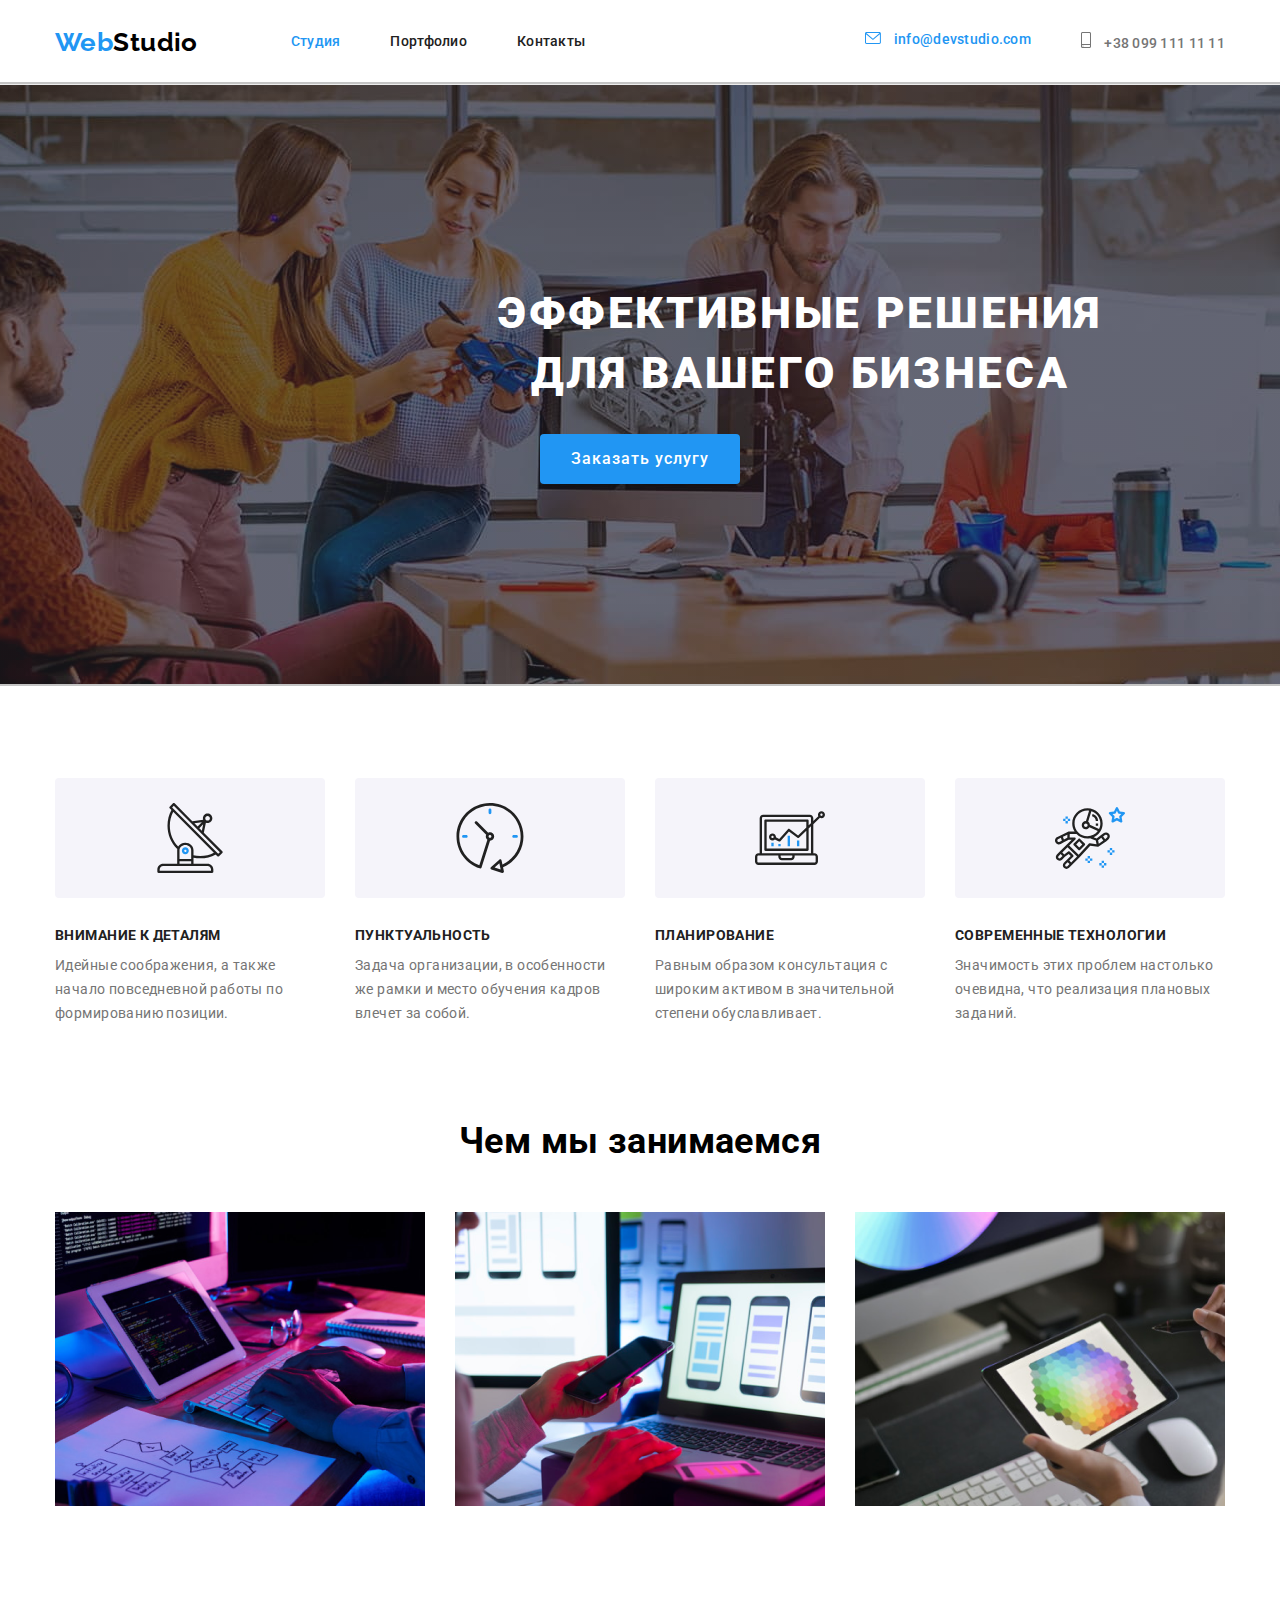
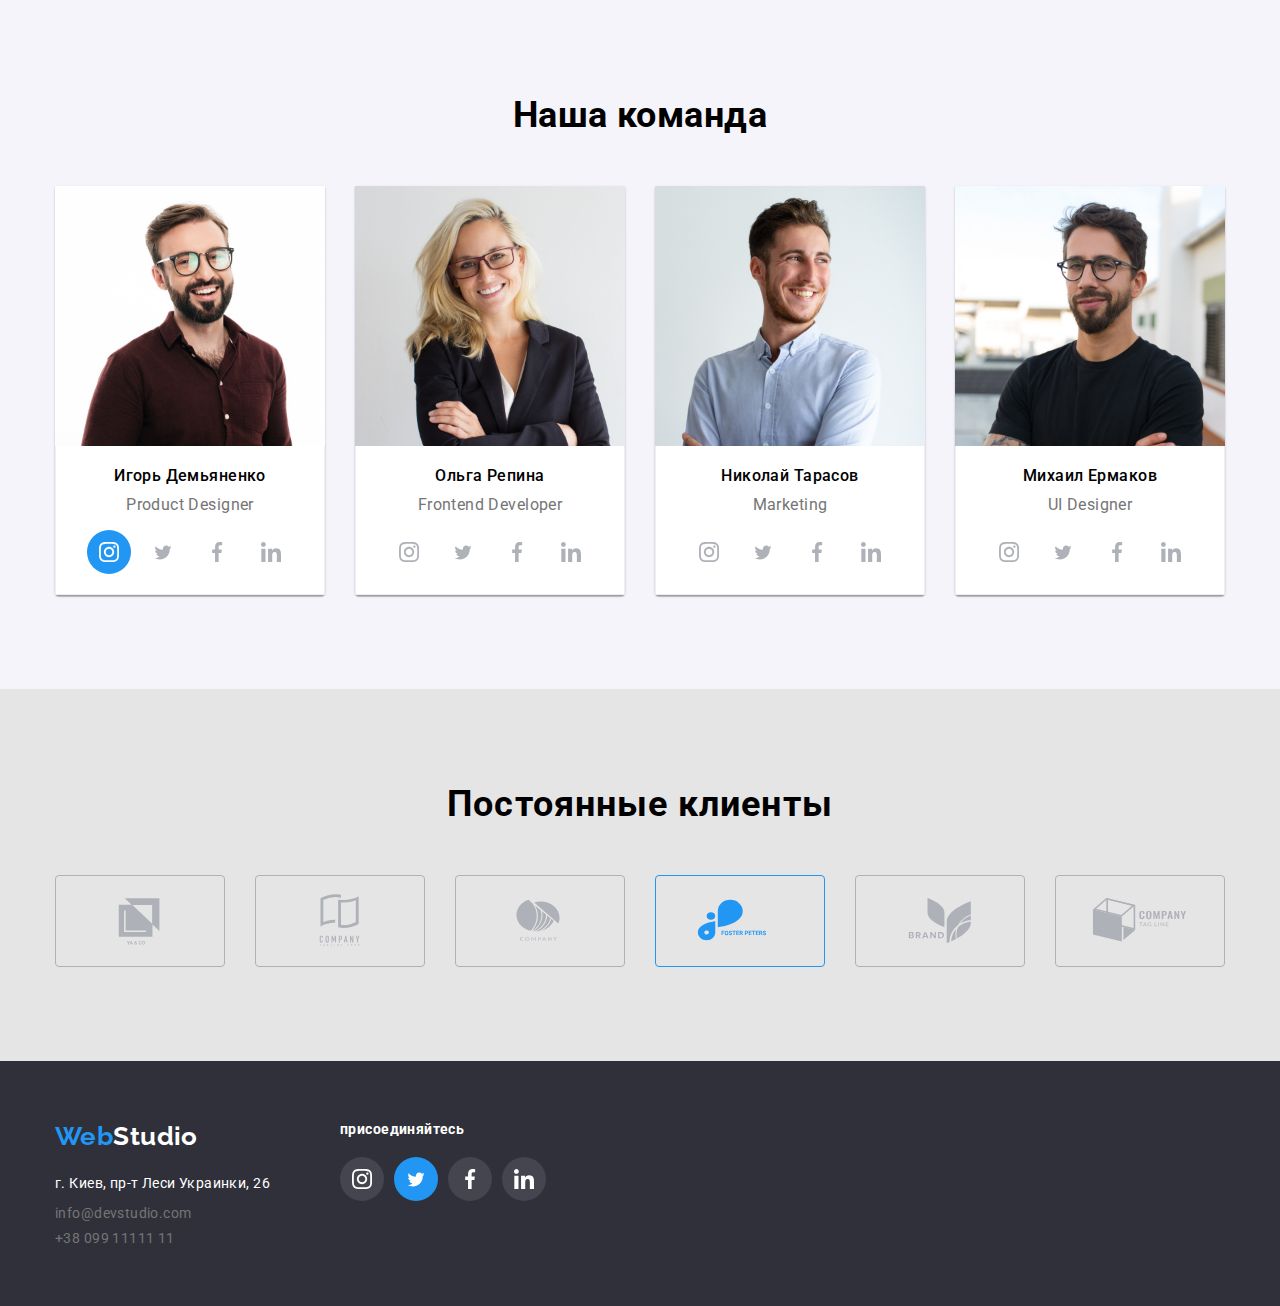
==== commit 3a3e7259: "add css" ====
--- a/index.html
+++ b/index.html
@@ -1,749 +1,865 @@
 <!DOCTYPE html>
 <html lang="ru">
-<head>
-    <meta charset="UTF-8">
-    <meta http-equiv="X-UA-Compatible" content="IE=edge">
-    <meta name="viewport" content="width=device-width, initial-scale=1.0">
-    <title>Webstudio</title>
-    <link rel="preconnect" href="https://fonts.googleapis.com">
-    <link rel="preconnect" href="https://fonts.gstatic.com" crossorigin>
-    <link href="https://fonts.googleapis.com/css2?family=Raleway:wght@700&family=Roboto:wght@400;500;700;900&display=swap" rel="stylesheet">
-    <link rel="stylesheet" href="https://cdnjs.cloudflare.com/ajax/libs/modern-normalize/1.0.0/modern-normalize.min.css"
-     />
-    <link rel="stylesheet" href="./css/styles.css">
-</head>
-<body>
-    
-    <!--Шапка сайта-->
-
-    <header class="header">
-
-        <div class="container">
-        
-        <div class="contacts">
-
-        <nav class="site-nav">
-
-            <a class="logo link" href="./index.html">
-                <span class="accent">Web</span>Studio
-
-            </a>
-
-            <ul class="nav-lists list">
-
-                <li class="nav-list"> 
-
-                    <a class="nav-item link current-link" href=""> Студия </a>
-
-                </li>
-
-                <li class="nav-list"> 
-
-                    <a class="nav-item link" href="./portfolio.html"> Портфолио </a>
-
-                </li>
-
-                <li class="nav-list"> 
-
-                    <a class="nav-item link" href=""> Контакты </a>
-
-                </li>
-    
-            </ul>
-
-        </nav>
-
-             <ul class="contact-nav list">
-
-                <li class="contact-list">
-
-                     <a class="contact-links contact-link link" href="mailto:info@devstudio.com "><svg class="icon-header" width="16" height="12">
-                        <use href="./images/icons.svg#icon-envelope"></use>
-                     </svg>
-                        info@devstudio.com </a>
-
-                </li>
-
-                <li class="contact-list">
-
-                     <a class="contact-links contact-link link" href="tel:+380991111111"><svg class="icon-header" width="10" height="16">
-                        <use href="./images/icons.svg#icon-smartphone"></use>
-                    </svg>+38 099 111 11 11</a>
-
-                </li>
-
-               </ul>
-
-           </div>
-
-        </div>
-
-        </header>
-    
-    <!--Мейн контент-->
-
-    <main>
-
-        <!--Герой-->
-       
-        
-            <section class="section-hero">
-                  
-                <h1 class=" hero-title">Эффективные решения для вашего бизнеса</h1>
-
-                <button class="btn-light btn" type="button"> Заказать услугу</button>
-
-
-            </section>
-        
-    
-        <!--Особенности-->
-
-           <section class="description section">
-
-            <div class="container">
-
-           <h2 class="visually-hidden" hidden>Особенности</h2>
-
-           <div class="description-icon">
-
-            <ul class="description-list">
-            
-                <li class="description-item"><svg class="description-media-icon" width="70" height="70">
-            
-                        <use href="./images/icons.svg#icon-antenna"></use>
-            
-                    </svg>
-            
-                </li>
-            
-                <li class="description-item"><svg class="description-media-icon" width="70" height="70">
-            
-                        <use href="./images/icons.svg#icon-clock"></use>
-            
-                    </svg>
-                </li>
-            
-                <li class="description-item"><svg class="description-media-icon" width="70" height="70">
-            
-                        <use href="./images/icons.svg#icon-diagram"></use>
-            
-                    </svg>
-                </li>
-            
-                <li class="description-item"><svg class="description-media-icon" width="70" height="70">
-            
-                        <use href="./images/icons.svg#icon-astronaut"></use>
-            
-                    </svg>
-                </li>
-            
-            </ul>
-
-           </div>
-
-            <ul class="description-lists list">
-
-                
-
-                <li class="description-link ">
-                    
-
-                    <h3 class="description-title">Внимание к деталям</h3>
-
-                    <p class="description-text">Идейные соображения, а также начало повседневной работы по формированию
-                        позиции.</p>
-
-                </li>
-
-                <li class="description-link">
-            
-                    <h3 class="description-title">Пунктуальность</h3>
-
-                    <p class="description-text">Задача организации, в особенности же рамки и место обучения кадров влечет за
-                        собой.</p>
-
-                </li>
-
-                <li class="description-link ">
-
-                    <h3 class="description-title">Планирование</h3>
-
-                    <p class="description-text">Равным образом консультация с широким активом в значительной степени
-                        обуславливает.</p>
-
-                </li>
-
-                <li class="description-link ">
-
-                    <h3 class="description-title">Современные технологии</h3>
-
-                    <p class="description-text">Значимость этих проблем настолько очевидна, что реализация плановых заданий.</p>
-
-                </li>
-                
-            </ul>
-
-            </div>
-
-            </section>
-       
-       
-
-    
-        <!--Чем занимаемся-->
-
-        <section class="about section">
-
-            <div class="container">
-
-            <h2 class="about-title">Чем мы занимаемся</h2>
-
-            <ul class="about-list list">
-
-                <li class="about-item">
-
-                    <img class="about-img" src=" ./images/box1.jpg " alt="дизайнерские решения" width="370" height="294">
-
-                </li>
-
-                <li class="about-item">
-
-                    <img class="about-img" src="./images/box2.jpg " alt="мобильные приложения" width="370" height="294">
-
-                </li>
-
-                <li class="about-item">
-
-                    <img class="about-img" src="./images/box3.jpg " alt="дестопные приложения" width="370" height="294">
-
-                </li>
-
-            </ul>
-
-            </div>
-
-        </section>
-    
-        <!--Наша команда-->
-
-        <section class="team section section">
-
-            <div class="container">
-
-            <h2 class="team-title">Наша команда</h2>
-
-            <ul class="team-list list">
-
-                <li class="team-item">
-
-                    <img class="team-img" src="./images/photo1.img.jpg " alt="Игорь Демьяненко" width="270" height="260">
-
-                    <div class="wrapper">
-
-                        <h3 class="team-name">Игорь Демьяненко</h3>
-                        
-                        <p class="team-position" lang="en">Product Designer</p>
-
-                        <ul class="social-media list">
-
-                            <li class="social-media-item">
-
-                                <a class="social-media-link" href="" target="_blank" rel="noopener noreferrer" aria-label="instagram">
-
-                                    <svg class="social-media-icon" width="20" height="20">
-
-                                        <use href="./images/icons.svg#icon-instagram"></use>
-
-                                    </svg>
-
-                                </a>
-
-                            </li>
-
-                            <li class="social-media-item">
-
-                                <a class="social-media-link" href="" target="_blank" rel="noopener noreferrer" aria-label="twitter">
-
-                                    <svg class="social-media-icon" width="20" height="17">
-
-                                        <use href="./images/icons.svg#icon-twitter"></use>
-
-                                    </svg>
-
-                                </a>
-
-                            </li>
-
-                            <li class="social-media-item">
-
-                                <a class="social-media-link" href="" target="_blank" rel="noopener noreferrer" aria-label="facebook">
-
-                                    <svg class="social-media-icon" width="20" height="20">
-
-                                        <use href="./images/icons.svg#icon-facebook"></use>
-
-                                    </svg>
-
-                                </a>
-
-                            </li>
-
-                            <li class="social-media-item">
-
-                                <a class="social-media-link" href="" target="_blank" rel="noopener noreferrer" aria-label="linkedin">
-
-                                    <svg class="social-media-icon" width="20" height="20">
-
-                                        <use href="./images/icons.svg#icon-linkedin"></use>
-
-                                    </svg>
-
-                                </a>
-
-                            </li>
-
-                        </ul>
-
-                    </div>
-
-                </li>
-
-                <li class="team-item">
-
-                    <img class="team-img" src="./images/photo2.img.jpg " alt="Ольга Репина" width="270" height="260">
-
-                    <div class="wrapper">
-
-                        <h3 class="team-name">Ольга Репина</h3>
-                        
-                        <p class="team-position" lang="en">Frontend Developer</p>
-
-                        <ul class="social-media list">
-
-                            <li class="social-media-item">
-
-                                <a class="social-media-link" href="" target="_blank" rel="noopener noreferrer" aria-label="instagram">
-
-                                    <svg class="social-media-icon" width="20" height="20">
-
-                                        <use href="./images/icons.svg#icon-instagram"></use>
-
-                                    </svg>
-
-                                </a>
-
-                            </li>
-
-                            <li class="social-media-item">
-
-                                <a class="social-media-link" href="" target="_blank" rel="noopener noreferrer" aria-label="twitter">
-
-                                    <svg class="social-media-icon" width="20" height="17">
-
-                                        <use href="./images/icons.svg#icon-twitter"></use>
-
-                                    </svg>
-
-                                </a>
-
-                            </li>
-
-                            <li class="social-media-item">
-
-                                <a class="social-media-link" href="" target="_blank" rel="noopener noreferrer" aria-label="facebook">
-
-                                    <svg class="social-media-icon" width="20" height="20">
-
-                                        <use href="./images/icons.svg#icon-facebook"></use>
-
-                                    </svg>
-
-                                </a>
-
-                            </li>
-
-                            <li class="social-media-item">
-
-                                <a class="social-media-link" href="" target="_blank" rel="noopener noreferrer" aria-label="linkedin">
-
-                                    <svg class="social-media-icon" width="20" height="20">
-
-                                        <use href="./images/icons.svg#icon-linkedin"></use>
-
-                                    </svg>
-
-                                </a>
-
-                            </li>
-
-                        </ul>
-
-                          </div>
-
-                </li>
-
-                <li class="team-item">
-
-                    <img class="team-img" src=" ./images/photo3.img.jpg " alt="Николай Тарасов" width="270" height="260">
-
-                   <div class="wrapper">
-
-                    <h3 class="team-name">Николай Тарасов</h3>
-                    
-                    <p class="team-position" lang="en">Marketing</p>
-
-                    <ul class="social-media list">
-
-                        <li class="social-media-item">
-
-                            <a class="social-media-link" href="" target="_blank" rel="noopener noreferrer" aria-label="instagram">
-
-                                <svg class="social-media-icon" width="20" height="20">
-
-                                    <use href="./images/icons.svg#icon-instagram"></use>
-
-                                </svg>
-                            </a>
-                        </li>
-
-                        <li class="social-media-item">
-
-                            <a class="social-media-link" href="" target="_blank" rel="noopener noreferrer" aria-label="twitter">
-
-                                <svg class="social-media-icon" width="20" height="17">
-
-                                    <use href="./images/icons.svg#icon-twitter"></use>
-
-                                </svg>
-
-                            </a>
-
-                        </li>
-
-                        <li class="social-media-item">
-
-                            <a class="social-media-link" href="" target="_blank" rel="noopener noreferrer" aria-label="facebook">
-
-                                <svg class="social-media-icon" width="20" height="20">
-
-                                    <use href="./images/icons.svg#icon-facebook"></use>
-
-                                </svg>
-
-                            </a>
-
-                        </li>
-
-                        <li class="social-media-item">
-
-                            <a class="social-media-link" href="" target="_blank" rel="noopener noreferrer" aria-label="linkedin">
-
-                                <svg class="social-media-icon" width="20" height="20">
-
-                                    <use href="./images/icons.svg#icon-linkedin"></use>
-
-                                </svg>
-
-                            </a>
-
-                        </li>
-
-                    </ul>
-
-                    </div>
-
-                </li>
-
-                <li class="team-item">
-
-                    <img class="team-img" src=" ./images/photo4.img.jpg " alt="Михаил Ермаков" width="270" height="260">
-
-                    <div class="wrapper">
-
-                        <h3 class="team-name">Михаил Ермаков</h3>
-                        
-                        <p class="team-position" lang="en">UI Designer</p>
-
-                        <ul class="social-media list">
-
-                            <li class="social-media-item">
-
-                                <a class="social-media-link" href="" target="_blank" rel="noopener noreferrer" aria-label="instagram">
-
-                                    <svg class="social-media-icon" width="20" height="20">
-
-                                        <use href="./images/icons.svg#icon-instagram"></use>
-
-                                    </svg>
-
-                                </a>
-
-                            </li>
-
-                            <li class="social-media-item">
-
-                                <a class="social-media-link" href="" target="_blank" rel="noopener noreferrer" aria-label="twitter">
-
-                                    <svg class="social-media-icon" width="20" height="17">
-
-                                        <use href="./images/icons.svg#icon-twitter"></use>
-
-                                    </svg>
-
-                                </a>
-
-                            </li>
-
-                            <li class="social-media-item">
-
-                                <a class="social-media-link" href="" target="_blank" rel="noopener noreferrer" aria-label="facebook">
-
-                                    <svg class="social-media-icon" width="20" height="20">
-
-                                        <use href="./images/icons.svg#icon-facebook"></use>
-
-                                    </svg>
-
-                                </a>
-
-                            </li>
-
-                            <li class="social-media-item">
-
-                                <a class="social-media-link" href="" target="_blank" rel="noopener noreferrer" aria-label="linkedin">
-
-                                    <svg class="social-media-icon" width="20" height="20">
-
-                                        <use href="./images/icons.svg#icon-linkedin"></use>
-
-                                    </svg>
-                                </a>
-                            </li>
-                        </ul>
-
-                              </div>
-                </li>
-
-            </ul>
-
-            </div>
-
-        </section>
-
-        <!-- Постоянные клиенты -->
-
-        <section class="customer section">
-
-            <div class="container">
-
-                <h2 class="customer-title"> Постоянные клиенты </h2>
-                
-                <ul class="customer-list list">
-                
-                    <li class="customer-item">
-                
-                        <a class="customer-media-link" href="" target="_blank" rel="noopener noreferrer" aria-label="YA&CO">
-                        
-                            <svg class="customer-media-icon" width="106" height="60">
-                        
-                                <use href="./images/icons.svg#icon-logo-1"></use>
-                        
-                            </svg>
-                        </a>
-                
-                    </li>
-                
-                    <li class="customer-item">
-                
-                    <a class="customer-media-link" href="" target="_blank" rel="noopener noreferrer" aria-label="COMPANY TAGLINE HERE">
-                    
-                        <svg class="customer-media-icon" width="106" height="60">
-                    
-                            <use href="./images/icons.svg#icon-logo-2"></use>
-                    
-                        </svg>
-                    </a>
-                
-                    </li>
-                
-                    <li class="customer-item">
-                
-                    <a class="customer-media-link" href="" target="_blank" rel="noopener noreferrer" aria-label="COMPANY">
-                    
-                        <svg class="customer-media-icon" width="106" height="60">
-                    
-                            <use href="./images/icons.svg#icon-logo-3"></use>
-                    
-                        </svg>
-                    </a>
-                
-                    </li>
-                
-                
-                    <li class="customer-item">
-                
-                        <a class="customer-media-link" href="" target="_blank" rel="noopener noreferrer" aria-label="FOSTER PETERS">
-                        
-                            <svg class="customer-media-icon" width="106" height="60">
-                        
-                                <use href="./images/icons.svg#icon-logo-4"></use>
-                        
-                            </svg>
-                        </a>
-                
-                    </li>
-                
-                    <li class="customer-item">
-                
-                        <a class="customer-media-link" href="" target="_blank" rel="noopener noreferrer" aria-label="BRAND">
-                        
-                            <svg class="customer-media-icon" width="106" height="60">
-                        
-                                <use href="./images/icons.svg#icon-logo-5"></use>
-                        
-                            </svg>
-                        </a>
-                    </li>
-                
-                    <li class="customer-item">
-                
-                        <a class="customer-media-link" href="" target="_blank" rel="noopener noreferrer" aria-label="COMPANY TAG LINE">
-                        
-                            <svg class="customer-media-icon" width="106" height="60">
-                        
-                                <use href="./images/icons.svg#icon-logo-6"></use>
-                        
-                            </svg>
-                        </a>
-                
-                    </li>
-                
-                </ul>
-
-            </div>
-  
-        </section>
-
-    </main>
-    
-    <!--Футер-->
-
-    <footer class="footer">
-
-        <div class="container footer-container">
-
-           
-            <div class="footer-contakt">
-
-                <a class="footer-logo link" href="./index.html">
-                
-                    <span class="accent">Web</span>Studio
-                
-                </a>
-                
-                <address class="address">
-                
-                    <ul class="footer-contsct-list list">
-                
-                        <li class="footer-contact-item">
-                
-                            <a class="footer-contact-address link" href="https://goo.gl/maps/xG7EDQAWDE6oh7qR7" target="_blank"
-                                rel="noopener noreferrer">г. Киев, пр-т Леси Украинки, 26
-                            </a>
-                
-                        </li>
-                
-                        <li class="footer-contact-item">
-                
-                            <a class="footer-link contact-links link" href="mailto:info@devstudio.com ">info@devstudio.com </a>
-                
-                        </li>
-                
-                        <li class="footer-contact-item">
-                
-                            <a class="footer-link contact-links link" href="tel:+380991111111">+38 099 11111 11</a>
-                
-                        </li>
-                
-                    </ul>
-                
-                </address>
-
-            </div>
-               
-                
-                
-              
-                <div class="footer-social">
-
-                    <p class="footer-media-title">присоединяйтесь</p>
-
-                <ul class="footer-social-link list">
-                
-                    <li class="footer-media-item">
-                
-                        <a class="footer-media-link" href="" target="_blank" rel="noopener noreferrer" aria-label="instagram">
-                
-                            <svg class="footer-media-icon" width="20" height="20">
-                
-                                <use href="./images/icons.svg#icon-instagram"></use>
-                
-                            </svg>
-                
-                        </a>
-                
-                    </li>
-                
-                    <li class="footer-media-item">
-                
-                        <a class="footer-media-link" href="" target="_blank" rel="noopener noreferrer" aria-label="twitter">
-                
-                            <svg class="footer-media-icon" width="20" height="17">
-                
-                                <use href="./images/icons.svg#icon-twitter"></use>
-                
-                            </svg>
-                
-                        </a>
-                
-                    </li>
-                
-                    <li class="footer-media-item">
-                
-                        <a class="footer-media-link" href="" target="_blank" rel="noopener noreferrer" aria-label="facebook">
-                
-                            <svg class="footer-media-icon" width="20" height="20">
-                
-                                <use href="./images/icons.svg#icon-facebook"></use>
-                
-                            </svg>
-                
-                        </a>
-                
-                    </li>
-                
-                    <li class="footer-media-item">
-                
-                        <a class="footer-media-link" href="" target="_blank" rel="noopener noreferrer" aria-label="linkedin">
-                
-                            <svg class="footer-media-icon" width="20" height="20">
-                
-                                <use href="./images/icons.svg#icon-linkedin"></use>
-                
-                            </svg>
-                        </a>
-                    </li>
-                </ul>
-
-            </div>
-              
-                
-                
-     </div>
-
-     </footer>
-    
-
-    </body>
-    </html>+	<head>
+		<meta charset="UTF-8" />
+		<meta http-equiv="X-UA-Compatible" content="IE=edge" />
+		<meta name="viewport" content="width=device-width, initial-scale=1.0" />
+		<title>Webstudio</title>
+		<link rel="preconnect" href="https://fonts.googleapis.com" />
+		<link rel="preconnect" href="https://fonts.gstatic.com" crossorigin />
+		<link
+			href="https://fonts.googleapis.com/css2?family=Raleway:wght@700&family=Roboto:wght@400;500;700;900&display=swap"
+			rel="stylesheet"
+		/>
+		<link
+			rel="stylesheet"
+			href="https://cdnjs.cloudflare.com/ajax/libs/modern-normalize/1.0.0/modern-normalize.min.css"
+		/>
+		<link rel="stylesheet" href="./css/styles.css" />
+	</head>
+	<body>
+		<!--Шапка сайта-->
+
+		<header class="header">
+
+			<div class="container">
+
+				<div class="contacts">
+
+					<nav class="site-nav">
+
+						<a class="logo link" href="./index.html">
+							<span class="accent">Web</span>Studio
+
+						</a>
+
+						<ul class="nav-lists list">
+
+							<li class="nav-list">
+
+								<a class="nav-item link current-link" href="">Студия</a>
+
+							</li>
+
+							<li class="nav-list">
+
+								<a class="nav-item link" href="./portfolio.html">Портфолио</a>
+
+							</li>
+
+							<li class="nav-list">
+
+								<a class="nav-item link" href="">Контакты</a>
+
+							</li>
+
+						</ul>
+
+					</nav>
+
+					<ul class="contact-nav list">
+
+						<li class="contact-list">
+
+							<a class="contact-links contact-link link active" href="mailto:info@devstudio.com ">
+
+								<svg class="icon-header" width="16" height="12">
+
+									<use href="./images/icons.svg#icon-envelope"></use>
+
+								</svg>
+
+								info@devstudio.com
+							</a>
+
+						</li>
+
+						<li class="contact-list">
+
+							<a class="contact-links contact-link link" href="tel:+380991111111">
+
+								<svg class="icon-header" width="10" height="16">
+
+									<use href="./images/icons.svg#icon-smartphone"></use>
+
+								</svg>
+
+								+38 099 111 11 11
+							</a>
+
+						</li>
+
+					</ul>
+
+				</div>
+
+			</div>
+
+		</header>
+
+		<!--Мейн контент-->
+
+		<main>
+			<!--Герой-->
+
+			<section class="section-hero">
+
+				<h1 class="hero-title">Эффективные решения для вашего бизнеса</h1>
+
+				<button class="btn-light btn" type="button">Заказать услугу</button>
+
+			</section>
+
+			<!--Особенности-->
+
+			<section class="description section">
+
+				<div class="container">
+
+					<h2 class="visually-hidden" hidden>Особенности</h2>
+
+					<div class="description-icon">
+
+						<ul class="description-list">
+
+							<li class="description-item">
+
+								<svg class="description-media-icon" width="70" height="70">
+
+									<use href="./images/icons.svg#icon-antenna"></use>
+
+								</svg>
+
+							</li>
+
+							<li class="description-item">
+
+								<svg class="description-media-icon" width="70" height="70">
+
+									<use href="./images/icons.svg#icon-clock"></use>
+
+								</svg>
+
+							</li>
+
+							<li class="description-item">
+
+								<svg class="description-media-icon" width="70" height="70">
+
+									<use href="./images/icons.svg#icon-diagram"></use>
+
+								</svg>
+
+							</li>
+
+							<li class="description-item">
+
+								<svg class="description-media-icon" width="70" height="70">
+
+									<use href="./images/icons.svg#icon-astronaut"></use>
+
+								</svg>
+
+							</li>
+
+						</ul>
+
+					</div>
+
+					<ul class="description-lists list">
+
+						<li class="description-link">
+
+							<h3 class="description-title">Внимание к деталям</h3>
+
+							<p class="description-text">
+								Идейные соображения, а также начало повседневной работы по формированию позиции.
+							</p>
+
+						</li>
+
+						<li class="description-link">
+
+							<h3 class="description-title">Пунктуальность</h3>
+
+							<p class="description-text">
+								Задача организации, в особенности же рамки и место обучения кадров влечет за собой.
+							</p>
+
+						</li>
+
+						<li class="description-link">
+
+							<h3 class="description-title">Планирование</h3>
+
+							<p class="description-text">
+								Равным образом консультация с широким активом в значительной степени обуславливает.
+							</p>
+
+						</li>
+
+						<li class="description-link">
+
+							<h3 class="description-title">Современные технологии</h3>
+
+							<p class="description-text">
+								Значимость этих проблем настолько очевидна, что реализация плановых заданий.
+							</p>
+
+						</li>
+
+					</ul>
+
+				</div>
+
+			</section>
+
+			<!--Чем занимаемся-->
+
+			<section class="about section">
+
+				<div class="container">
+
+					<h2 class="about-title">Чем мы занимаемся</h2>
+
+					<ul class="about-list list">
+
+						<li class="about-item">
+
+							<img class="about-img" src=" ./images/box1.jpg " alt="дизайнерские решения" width="370" height="294" />
+
+						</li>
+
+						<li class="about-item">
+
+							<img class="about-img" src="./images/box2.jpg " alt="мобильные приложения" width="370" height="294" />
+
+						</li>
+
+						<li class="about-item">
+
+							<img class="about-img" src="./images/box3.jpg " alt="дестопные приложения" width="370" height="294" />
+
+						</li>
+
+					</ul>
+
+				</div>
+
+			</section>
+
+			<!--Наша команда-->
+
+			<section class="team section section">
+
+				<div class="container">
+
+					<h2 class="team-title">Наша команда</h2>
+
+					<ul class="team-list list">
+
+						<li class="team-item">
+
+							<img class="team-img" src="./images/photo1.img.jpg " alt="Игорь Демьяненко" width="270" height="260" />
+
+							<div class="wrapper">
+
+								<h3 class="team-name">Игорь Демьяненко</h3>
+
+								<p class="team-position" lang="en">Product Designer</p>
+
+								<ul class="social-media list">
+
+									<li class="social-media-item">
+
+										<a
+											class="social-media-link active"
+											href=""
+											target="_blank"
+											rel="noopener noreferrer"
+											aria-label="instagram"
+										>
+											<svg class="social-media-icon" width="20" height="20">
+
+												<use href="./images/icons.svg#icon-instagram"></use>
+
+											</svg>
+
+										</a>
+
+									</li>
+
+									<li class="social-media-item">
+
+										<a class="social-media-link" href="" target="_blank" rel="noopener noreferrer" aria-label="twitter">
+
+											<svg class="social-media-icon" width="20" height="17">
+
+												<use href="./images/icons.svg#icon-twitter"></use>
+
+											</svg>
+
+										</a>
+
+									</li>
+
+									<li class="social-media-item">
+
+										<a
+											class="social-media-link"
+											href=""
+											target="_blank"
+											rel="noopener noreferrer"
+											aria-label="facebook"
+										>
+											<svg class="social-media-icon" width="20" height="20">
+
+												<use href="./images/icons.svg#icon-facebook"></use>
+
+											</svg>
+
+										</a>
+
+									</li>
+
+									<li class="social-media-item">
+
+										<a
+											class="social-media-link"
+											href=""
+											target="_blank"
+											rel="noopener noreferrer"
+											aria-label="linkedin"
+										>
+											<svg class="social-media-icon" width="20" height="20">
+
+												<use href="./images/icons.svg#icon-linkedin"></use>
+
+											</svg>
+
+										</a>
+
+									</li>
+
+								</ul>
+
+							</div>
+
+						</li>
+
+						<li class="team-item">
+
+							<img class="team-img" src="./images/photo2.img.jpg " alt="Ольга Репина" width="270" height="260" />
+
+							<div class="wrapper">
+
+								<h3 class="team-name">Ольга Репина</h3>
+
+								<p class="team-position" lang="en">Frontend Developer</p>
+
+								<ul class="social-media list">
+
+									<li class="social-media-item">
+
+										<a
+											class="social-media-link"
+											href=""
+											target="_blank"
+											rel="noopener noreferrer"
+											aria-label="instagram"
+										>
+											<svg class="social-media-icon" width="20" height="20">
+
+												<use href="./images/icons.svg#icon-instagram"></use>
+
+											</svg>
+
+										</a>
+
+									</li>
+
+									<li class="social-media-item">
+
+										<a class="social-media-link" href="" target="_blank" rel="noopener noreferrer" aria-label="twitter">
+
+											<svg class="social-media-icon" width="20" height="17">
+
+												<use href="./images/icons.svg#icon-twitter"></use>
+
+											</svg>
+
+										</a>
+
+									</li>
+
+									<li class="social-media-item">
+
+										<a
+											class="social-media-link"
+											href=""
+											target="_blank"
+											rel="noopener noreferrer"
+											aria-label="facebook"
+										>
+											<svg class="social-media-icon" width="20" height="20">
+
+												<use href="./images/icons.svg#icon-facebook"></use>
+
+											</svg>
+
+										</a>
+
+									</li>
+
+									<li class="social-media-item">
+
+										<a
+											class="social-media-link"
+											href=""
+											target="_blank"
+											rel="noopener noreferrer"
+											aria-label="linkedin"
+										>
+											<svg class="social-media-icon" width="20" height="20">
+
+												<use href="./images/icons.svg#icon-linkedin"></use>
+
+											</svg>
+
+										</a>
+
+									</li>
+
+								</ul>
+
+							</div>
+
+						</li>
+
+						<li class="team-item">
+
+							<img class="team-img" src=" ./images/photo3.img.jpg " alt="Николай Тарасов" width="270" height="260" />
+
+							<div class="wrapper">
+
+								<h3 class="team-name">Николай Тарасов</h3>
+
+								<p class="team-position" lang="en">Marketing</p>
+
+								<ul class="social-media list">
+
+									<li class="social-media-item">
+
+										<a
+											class="social-media-link"
+											href=""
+											target="_blank"
+											rel="noopener noreferrer"
+											aria-label="instagram"
+										>
+											<svg class="social-media-icon" width="20" height="20">
+
+												<use href="./images/icons.svg#icon-instagram"></use>
+
+											</svg>
+
+										</a>
+
+									</li>
+
+									<li class="social-media-item">
+
+										<a class="social-media-link" href="" target="_blank" rel="noopener noreferrer" aria-label="twitter">
+
+											<svg class="social-media-icon" width="20" height="17">
+
+												<use href="./images/icons.svg#icon-twitter"></use>
+
+											</svg>
+
+										</a>
+
+									</li>
+
+									<li class="social-media-item">
+
+										<a
+											class="social-media-link"
+											href=""
+											target="_blank"
+											rel="noopener noreferrer"
+											aria-label="facebook"
+										>
+											<svg class="social-media-icon" width="20" height="20">
+
+												<use href="./images/icons.svg#icon-facebook"></use>
+
+											</svg>
+
+										</a>
+
+									</li>
+
+									<li class="social-media-item">
+
+										<a
+											class="social-media-link"
+											href=""
+											target="_blank"
+											rel="noopener noreferrer"
+											aria-label="linkedin"
+										>
+											<svg class="social-media-icon" width="20" height="20">
+
+												<use href="./images/icons.svg#icon-linkedin"></use>
+
+											</svg>
+
+										</a>
+
+									</li>
+
+								</ul>
+
+							</div>
+
+						</li>
+
+						<li class="team-item">
+
+							<img class="team-img" src=" ./images/photo4.img.jpg " alt="Михаил Ермаков" width="270" height="260" />
+
+							<div class="wrapper">
+
+								<h3 class="team-name">Михаил Ермаков</h3>
+
+								<p class="team-position" lang="en">UI Designer</p>
+
+								<ul class="social-media list">
+
+									<li class="social-media-item">
+
+										<a
+											class="social-media-link"
+											href=""
+											target="_blank"
+											rel="noopener noreferrer"
+											aria-label="instagram"
+										>
+											<svg class="social-media-icon" width="20" height="20">
+
+												<use href="./images/icons.svg#icon-instagram"></use>
+
+											</svg>
+
+										</a>
+
+									</li>
+
+									<li class="social-media-item">
+
+										<a class="social-media-link" href="" target="_blank" rel="noopener noreferrer" aria-label="twitter">
+
+											<svg class="social-media-icon" width="20" height="17">
+
+												<use href="./images/icons.svg#icon-twitter"></use>
+
+											</svg>
+
+										</a>
+
+									</li>
+
+									<li class="social-media-item">
+
+										<a
+											class="social-media-link"
+											href=""
+											target="_blank"
+											rel="noopener noreferrer"
+											aria-label="facebook"
+										>
+											<svg class="social-media-icon" width="20" height="20">
+
+												<use href="./images/icons.svg#icon-facebook"></use>
+
+											</svg>
+
+										</a>
+
+									</li>
+
+									<li class="social-media-item">
+
+										<a
+											class="social-media-link"
+											href=""
+											target="_blank"
+											rel="noopener noreferrer"
+											aria-label="linkedin"
+										>
+											<svg class="social-media-icon" width="20" height="20">
+
+												<use href="./images/icons.svg#icon-linkedin"></use>
+
+											</svg>
+
+										</a>
+
+									</li>
+
+								</ul>
+
+							</div>
+
+						</li>
+
+					</ul>
+
+				</div>
+
+			</section>
+
+			<!-- Постоянные клиенты -->
+
+			<section class="customer section">
+
+				<div class="container">
+
+					<h2 class="customer-title">Постоянные клиенты</h2>
+
+					<ul class="customer-list list">
+
+						<li class="customer-item">
+
+							<a class="customer-media-link" href="" target="_blank" rel="noopener noreferrer" aria-label="YA&CO">
+
+								<svg class="customer-media-icon" width="106" height="60">
+
+									<use href="./images/icons.svg#icon-logo-1"></use>
+
+								</svg>
+
+							</a>
+
+						</li>
+
+						<li class="customer-item">
+
+							<a
+								class="customer-media-link"
+								href=""
+								target="_blank"
+								rel="noopener noreferrer"
+								aria-label="COMPANY TAGLINE HERE"
+							>
+								<svg class="customer-media-icon" width="106" height="60">
+
+									<use href="./images/icons.svg#icon-logo-2"></use>
+
+								</svg>
+
+							</a>
+
+						</li>
+
+						<li class="customer-item">
+
+							<a 
+                            class="customer-media-link" 
+                            href="" target="_blank"
+                             rel="noopener noreferrer" 
+                             aria-label="COMPANY">
+
+								<svg class="customer-media-icon" width="106" height="60">
+
+									<use href="./images/icons.svg#icon-logo-3"></use>
+
+								</svg>
+
+							</a>
+
+						</li>
+
+						<li class="customer-item">
+
+							<a
+								class="customer-media-link active"
+								href=""
+								target="_blank"
+								rel="noopener noreferrer"
+								aria-label="FOSTER PETERS"
+							>
+								<svg class="customer-media-icon" width="106" height="60">
+
+									<use href="./images/icons.svg#icon-logo-4"></use>
+
+								</svg>
+
+							</a>
+
+						</li>
+
+						<li class="customer-item">
+
+							<a class="customer-media-link" href="" target="_blank" rel="noopener noreferrer" aria-label="BRAND">
+
+								<svg class="customer-media-icon" width="106" height="60">
+
+									<use href="./images/icons.svg#icon-logo-5"></use>
+
+								</svg>
+
+							</a>
+
+						</li>
+
+						<li class="customer-item">
+
+							<a
+								class="customer-media-link"
+								href=""
+								target="_blank"
+								rel="noopener noreferrer"
+								aria-label="COMPANY TAG LINE"
+							>
+								<svg class="customer-media-icon" width="106" height="60">
+
+									<use href="./images/icons.svg#icon-logo-6"></use>
+
+								</svg>
+
+							</a>
+
+						</li>
+
+					</ul>
+
+				</div>
+
+			</section>
+
+		</main>
+
+		<!--Футер-->
+
+		<footer class="footer">
+
+			<div class="container footer-container">
+
+				<div class="footer-contakt">
+
+					<a class="footer-logo link" href="./index.html">
+
+						<span class="accent">Web</span>Studio
+
+					</a>
+
+					<address class="address">
+
+						<ul class="footer-contsct-list list">
+
+							<li class="footer-contact-item">
+
+								<a
+									class="footer-contact-address link"
+									href="https://goo.gl/maps/xG7EDQAWDE6oh7qR7"
+									target="_blank"
+									rel="noopener noreferrer"
+								>
+									г. Киев, пр-т Леси Украинки, 26
+								</a>
+
+							</li>
+
+							<li class="footer-contact-item">
+
+								<a class="footer-link contact-links link" href="mailto:info@devstudio.com ">info@devstudio.com</a>
+
+							</li>
+
+							<li class="footer-contact-item">
+
+								<a class="footer-link contact-links link" href="tel:+380991111111">+38 099 11111 11</a>
+
+							</li>
+
+						</ul>
+
+					</address>
+
+				</div>
+
+				<div class="footer-social">
+
+					<p class="footer-media-title">присоединяйтесь</p>
+
+					<ul class="footer-social-link list">
+
+						<li class="footer-media-item">
+
+							<a class="footer-media-link" href="" target="_blank" rel="noopener noreferrer" aria-label="instagram">
+
+								<svg class="footer-media-icon" width="20" height="20">
+
+									<use href="./images/icons.svg#icon-instagram"></use>
+
+								</svg>
+
+							</a>
+
+						</li>
+
+						<li class="footer-media-item">
+
+							<a class="footer-media-link active" href="" target="_blank" rel="noopener noreferrer" aria-label="twitter">
+
+								<svg class="footer-media-icon" width="20" height="17">
+
+									<use href="./images/icons.svg#icon-twitter"></use>
+
+								</svg>
+
+							</a>
+
+						</li>
+
+						<li class="footer-media-item">
+
+							<a class="footer-media-link" href="" target="_blank" rel="noopener noreferrer" aria-label="facebook">
+
+								<svg class="footer-media-icon" width="20" height="20">
+
+									<use href="./images/icons.svg#icon-facebook"></use>
+
+								</svg>
+
+							</a>
+
+						</li>
+
+						<li class="footer-media-item">
+
+							<a class="footer-media-link" href="" target="_blank" rel="noopener noreferrer" aria-label="linkedin">
+
+								<svg class="footer-media-icon" width="20" height="20">
+
+									<use href="./images/icons.svg#icon-linkedin"></use>
+
+								</svg>
+
+							</a>
+
+						</li>
+
+					</ul>
+
+				</div>
+
+			</div>
+
+		</footer>
+
+	</body>
+
+</html>
--- a/css/styles.css
+++ b/css/styles.css
@@ -115,7 +115,7 @@
 }
    
 .nav-item {
-padding: 32px 0;
+  padding: 32px 0;
 }
 
 .nav-item,
@@ -150,7 +150,8 @@
 }
 
 .contact-links:focus,
-.contact-links:hover{
+.contact-links:hover,
+.contact-links.active {
     color: var(--accent-color);
 
 }
@@ -263,10 +264,21 @@
     flex-wrap: wrap;
 }
 
-
+.description-list {
+    display: flex;
+    margin: 0 auto;
+    padding: 0;
+}
+.description-icon {
+  display: flex;
+  flex-wrap: wrap;
+  justify-content: space-between;
+  align-content: center;
+
+}
 
 .description-link {
-    width: 270px;
+     width: 270px;
      margin-right: 30px;   
      
 }
@@ -275,13 +287,8 @@
     margin-right: 0px;
 }
 
-.description-list {
-    display: flex;   
-    justify-content: space-between;
-   
-   }
+
   
-
 
 .description-item {
     display: flex;
@@ -290,13 +297,14 @@
     width: 270px;
     height: 120px;
     margin-right: 30px;
-   margin-bottom: 30px;
+    margin-bottom: 30px;
     background-color: var(--bg-color);
     border-radius: 4px;
 }
 
 .description-item:last-child {
     margin-right: 0px;
+    margin-left: 0;
 }
 
 
@@ -418,6 +426,11 @@
     fill: currentColor;
 }
 
+.social-media-link.active, 
+.footer-media-link.active {
+    background-color: var(--accent-color);
+    color: var(--text-color);
+}
 
 /* Customer */
 
@@ -449,7 +462,7 @@
 }
 
 .customer-item {
-       margin-right: 30px;
+    margin-right: 30px;
 }
 
 .customer-item:nth-child(6n) {
@@ -472,13 +485,18 @@
 .customer-media-link:focus,
 .customer-media-link:hover {
     color: var(--accent-color);
-}
-
-
-      .customer-media-icon {
+    border: 1px solid var(--accent-color);
+}
+
+.customer-media-link.active {
+    color: var(--accent-color);
+    border: 1px solid var(--accent-color);
+}
+
+.customer-media-icon {
       fill: currentColor;
         }
-
+ 
 
 /* footer */
 
@@ -502,6 +520,10 @@
     display: flex;
 }
 
+.footer-contakt {
+    margin-right: 70px;
+}
+
 
 .footer-adress {
     display: flex;
@@ -537,16 +559,9 @@
     margin-bottom: 20px;
 }
 
-.footer-social {
-    /* display: flex; */
-    
-}
-
 .footer-social-link {
     display: flex;
-    flex-wrap: wrap;
     width: 206px;
-
 }
 
 
@@ -571,7 +586,6 @@
 
 .footer-media-icon {
     fill: currentColor;
-
 }
 
 
@@ -641,6 +655,7 @@
     margin-bottom: 0px;
 }
 
-.card-link:hover {
+.card-link:hover,
+.card-link.active {
  box-shadow: 0px 1px 1px rgba(0, 0, 0, 0.12), 0px 4px 4px rgba(0, 0, 0, 0.06), 1px 4px 6px rgba(0, 0, 0, 0.16);
 }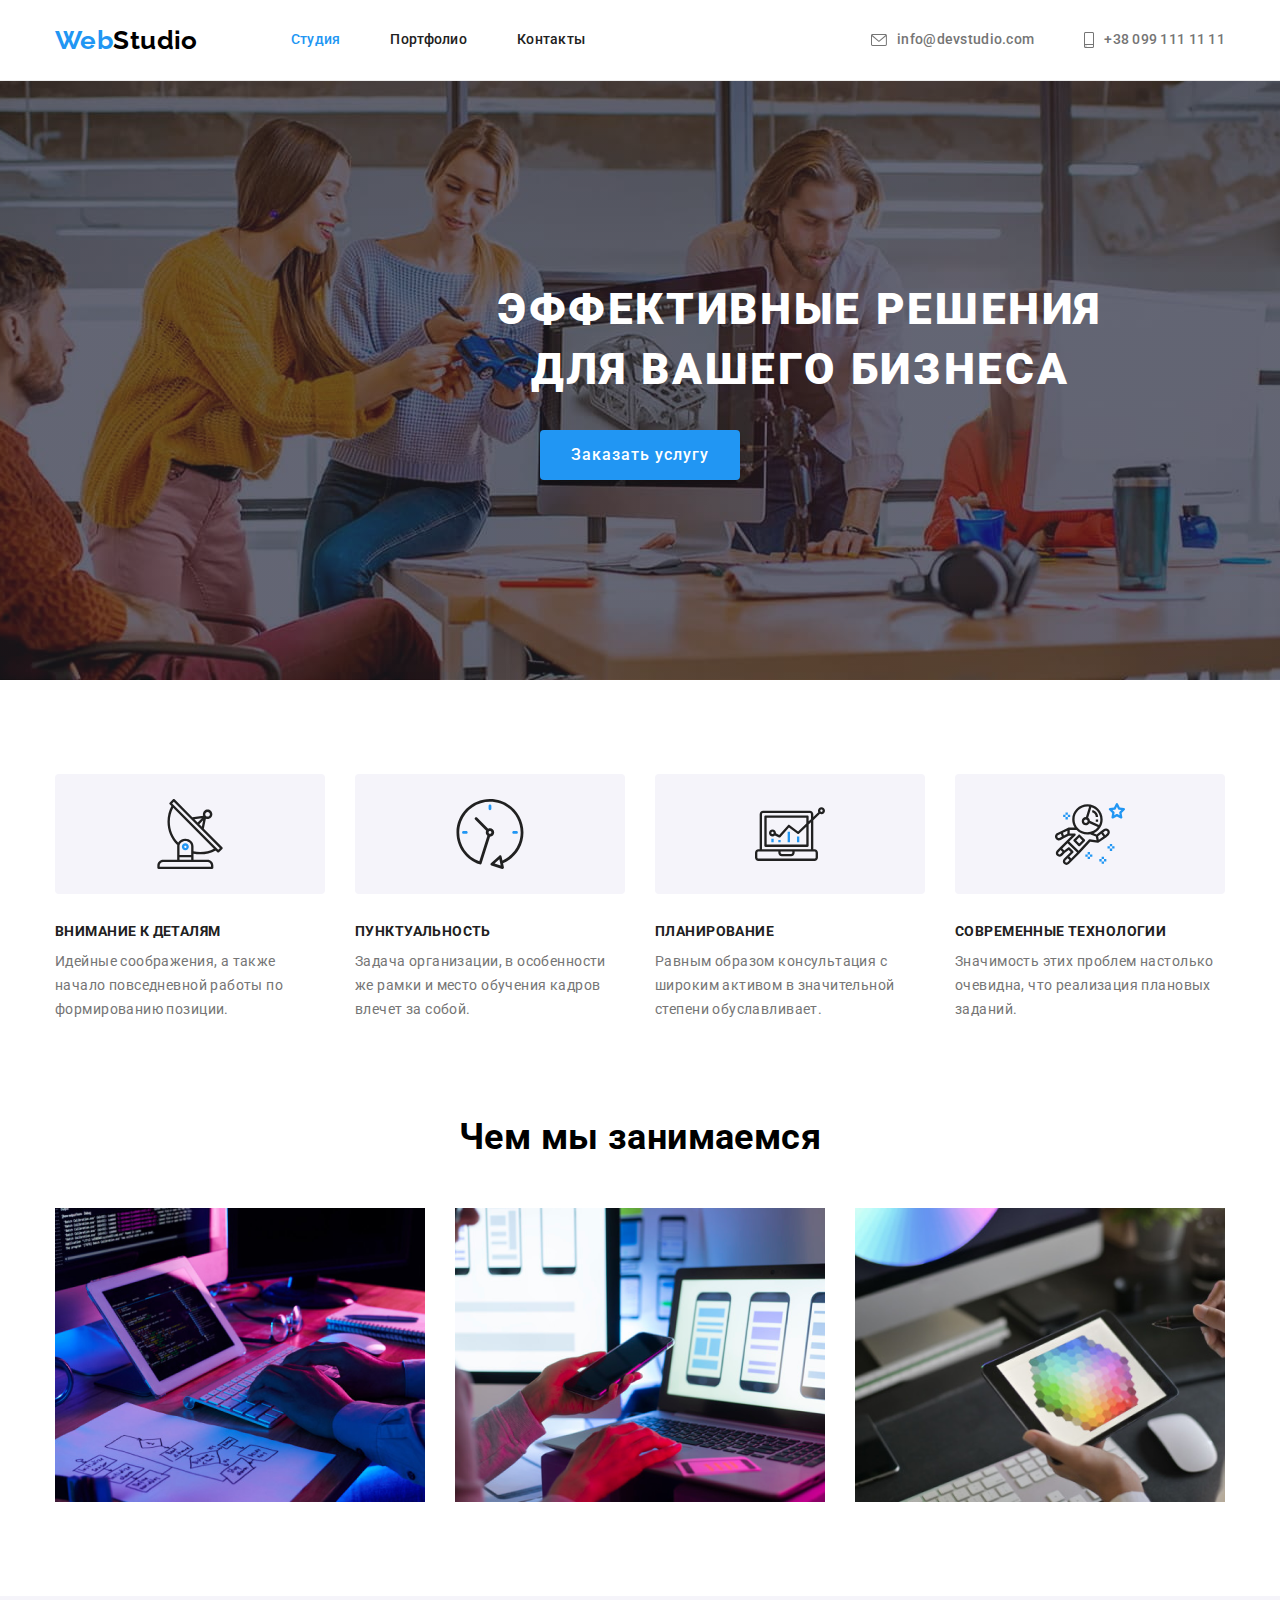
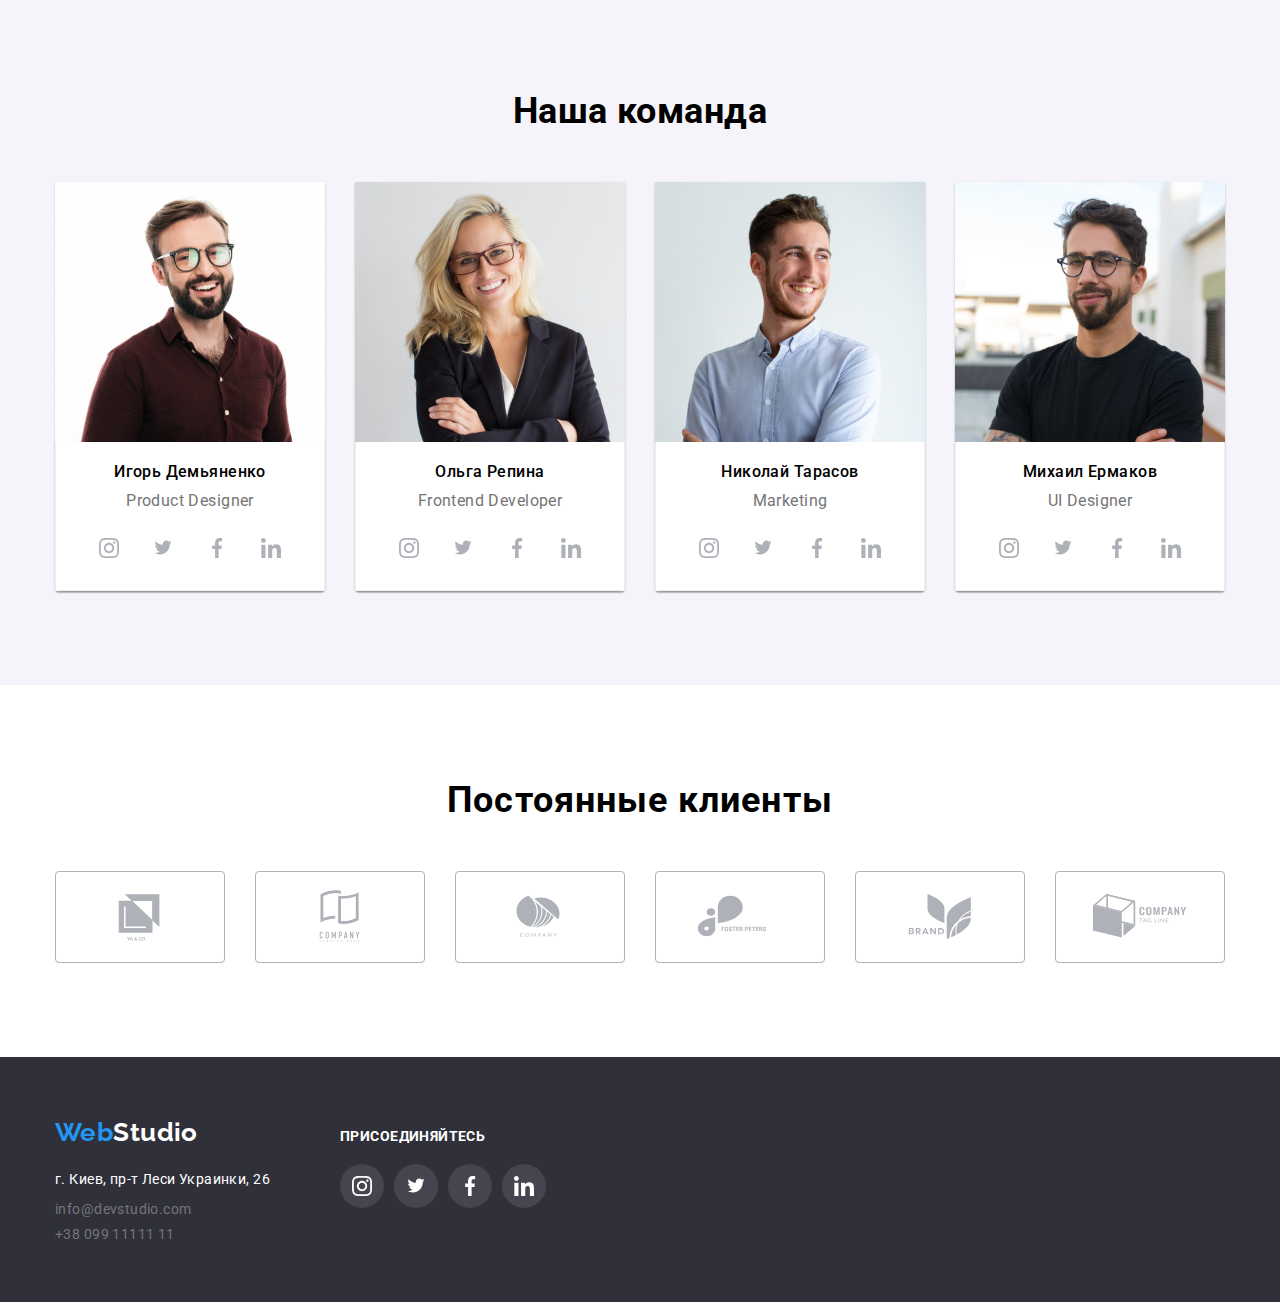
==== commit 83063efb: "add css" ====
--- a/index.html
+++ b/index.html
@@ -61,7 +61,7 @@
 
 						<li class="contact-list">
 
-							<a class="contact-links contact-link link active" href="mailto:info@devstudio.com ">
+							<a class="contact-links contact-link link" href="mailto:info@devstudio.com ">
 
 								<svg class="icon-header" width="16" height="12">
 
@@ -118,57 +118,19 @@
 
 					<h2 class="visually-hidden" hidden>Особенности</h2>
 
-					<div class="description-icon">
-
-						<ul class="description-list">
-
-							<li class="description-item">
+					<ul class="description-lists list">
+
+						<li class="description-link">
+
+                          <div class="description-icon">
 
 								<svg class="description-media-icon" width="70" height="70">
-
+								
 									<use href="./images/icons.svg#icon-antenna"></use>
-
-								</svg>
-
-							</li>
-
-							<li class="description-item">
-
-								<svg class="description-media-icon" width="70" height="70">
-
-									<use href="./images/icons.svg#icon-clock"></use>
-
-								</svg>
-
-							</li>
-
-							<li class="description-item">
-
-								<svg class="description-media-icon" width="70" height="70">
-
-									<use href="./images/icons.svg#icon-diagram"></use>
-
-								</svg>
-
-							</li>
-
-							<li class="description-item">
-
-								<svg class="description-media-icon" width="70" height="70">
-
-									<use href="./images/icons.svg#icon-astronaut"></use>
-
-								</svg>
-
-							</li>
-
-						</ul>
-
-					</div>
-
-					<ul class="description-lists list">
-
-						<li class="description-link">
+								
+								</svg>
+
+                             </div>
 
 							<h3 class="description-title">Внимание к деталям</h3>
 
@@ -180,6 +142,16 @@
 
 						<li class="description-link">
 
+							<div class="description-icon">
+
+							<svg class="description-media-icon" width="70" height="70">
+							
+								<use href="./images/icons.svg#icon-clock"></use>
+							
+							</svg>
+
+								</div>
+
 							<h3 class="description-title">Пунктуальность</h3>
 
 							<p class="description-text">
@@ -190,6 +162,16 @@
 
 						<li class="description-link">
 
+								<div class="description-icon">
+
+									<svg class="description-media-icon" width="70" height="70">
+									
+										<use href="./images/icons.svg#icon-diagram"></use>
+									
+									</svg>
+
+									</div>
+
 							<h3 class="description-title">Планирование</h3>
 
 							<p class="description-text">
@@ -200,6 +182,16 @@
 
 						<li class="description-link">
 
+							<div class="description-icon">
+								
+								<svg class="description-media-icon" width="70" height="70">
+								
+									<use href="./images/icons.svg#icon-astronaut"></use>
+								
+								</svg>
+
+							</div>
+
 							<h3 class="description-title">Современные технологии</h3>
 
 							<p class="description-text">
@@ -273,7 +265,7 @@
 									<li class="social-media-item">
 
 										<a
-											class="social-media-link active"
+											class="social-media-link"
 											href=""
 											target="_blank"
 											rel="noopener noreferrer"
@@ -684,7 +676,7 @@
 						<li class="customer-item">
 
 							<a
-								class="customer-media-link active"
+								class="customer-media-link "
 								href=""
 								target="_blank"
 								rel="noopener noreferrer"
@@ -812,7 +804,7 @@
 
 						<li class="footer-media-item">
 
-							<a class="footer-media-link active" href="" target="_blank" rel="noopener noreferrer" aria-label="twitter">
+							<a class="footer-media-link" href="" target="_blank" rel="noopener noreferrer" aria-label="twitter">
 
 								<svg class="footer-media-icon" width="20" height="17">
 
--- a/css/styles.css
+++ b/css/styles.css
@@ -144,9 +144,10 @@
 }
 
 .contact-link {
-    display: inline-block;
+    display: flex;
     padding: 32px 0;
     color: var(--primary-text-color);
+    align-items: center;
 }
 
 .contact-links:focus,
@@ -174,7 +175,6 @@
 
 .section-hero {
         max-width: 1600px;
-        height: 600px;
         padding: 200px 0;
         margin: 0 auto;
         background-image: linear-gradient(to right, rgba(47, 48, 58, 0.4), rgba(47, 48, 58, 0.4)),
@@ -182,9 +182,6 @@
         background-repeat: no-repeat;
         background-size: cover;
         background-position: center;
-
-        outline: 2px solid #C4C4C4;
-        background-color:  #C4C4C4;
     }
 
 
@@ -264,49 +261,29 @@
     flex-wrap: wrap;
 }
 
-.description-list {
-    display: flex;
-    margin: 0 auto;
-    padding: 0;
-}
 .description-icon {
-  display: flex;
-  flex-wrap: wrap;
-  justify-content: space-between;
-  align-content: center;
-
-}
-
-.description-link {
-     width: 270px;
-     margin-right: 30px;   
-     
-}
-
-.description-link:last-child {
-    margin-right: 0px;
-}
-
-
-  
-
-.description-item {
-    display: flex;
+    display: flex;
+    flex-wrap: wrap;
     justify-content: center;
-    align-items: center;
+    align-content: center;
     width: 270px;
     height: 120px;
     margin-right: 30px;
     margin-bottom: 30px;
     background-color: var(--bg-color);
     border-radius: 4px;
-}
-
-.description-item:last-child {
+
+}
+
+.description-link {
+     width: 270px;
+     margin-right: 30px;   
+     
+}
+
+.description-link:last-child {
     margin-right: 0px;
-    margin-left: 0;
-}
-
+}
 
 .description-title {
     margin-bottom: 10px;
@@ -426,17 +403,8 @@
     fill: currentColor;
 }
 
-.social-media-link.active, 
-.footer-media-link.active {
-    background-color: var(--accent-color);
-    color: var(--text-color);
-}
 
 /* Customer */
-
-.customer {
-    background-color: var(--bg-icon-color);
-}
 
 .customer-title {
 
@@ -447,9 +415,7 @@
         line-height: 42px;
         text-align: center;
         letter-spacing: 0.03em;
-    
-       margin-bottom: 50px;
-
+        margin-bottom: 50px;
 }
 
 .customer-list {
@@ -478,17 +444,10 @@
         border: 1px solid var(--icon-text-color);
         border-radius: 4px;
         color: var(--icon-text-color);
-        background-color: var(--bg-icon-color);
-
-        }
+     }
 
 .customer-media-link:focus,
 .customer-media-link:hover {
-    color: var(--accent-color);
-    border: 1px solid var(--accent-color);
-}
-
-.customer-media-link.active {
     color: var(--accent-color);
     border: 1px solid var(--accent-color);
 }
@@ -518,6 +477,7 @@
 
 .footer-container {
     display: flex;
+    align-items: baseline;
 }
 
 .footer-contakt {
@@ -557,6 +517,7 @@
     line-height: 16px;
     color: var(--text-color);
     margin-bottom: 20px;
+    text-transform: uppercase;
 }
 
 .footer-social-link {
@@ -571,8 +532,6 @@
         justify-content: center;
         width: 44px;
         height: 44px;
-        margin-right: 10px;
-
         color: var(--text-color);
         background-color:rgba(255, 255, 255, 0.1);
         border-radius: 50%;
@@ -588,6 +547,13 @@
     fill: currentColor;
 }
 
+.footer-media-item {
+margin-right: 10px;
+}
+
+.footer-media-item:last-child {
+    margin-right: 0;
+}
 
 
 /* portfolio */
@@ -602,7 +568,6 @@
     justify-content: center;
     margin-bottom: 50px;
 }
-
 
 
 .btn-item {
@@ -656,6 +621,6 @@
 }
 
 .card-link:hover,
-.card-link.active {
+.card-link:focus {
  box-shadow: 0px 1px 1px rgba(0, 0, 0, 0.12), 0px 4px 4px rgba(0, 0, 0, 0.06), 1px 4px 6px rgba(0, 0, 0, 0.16);
 }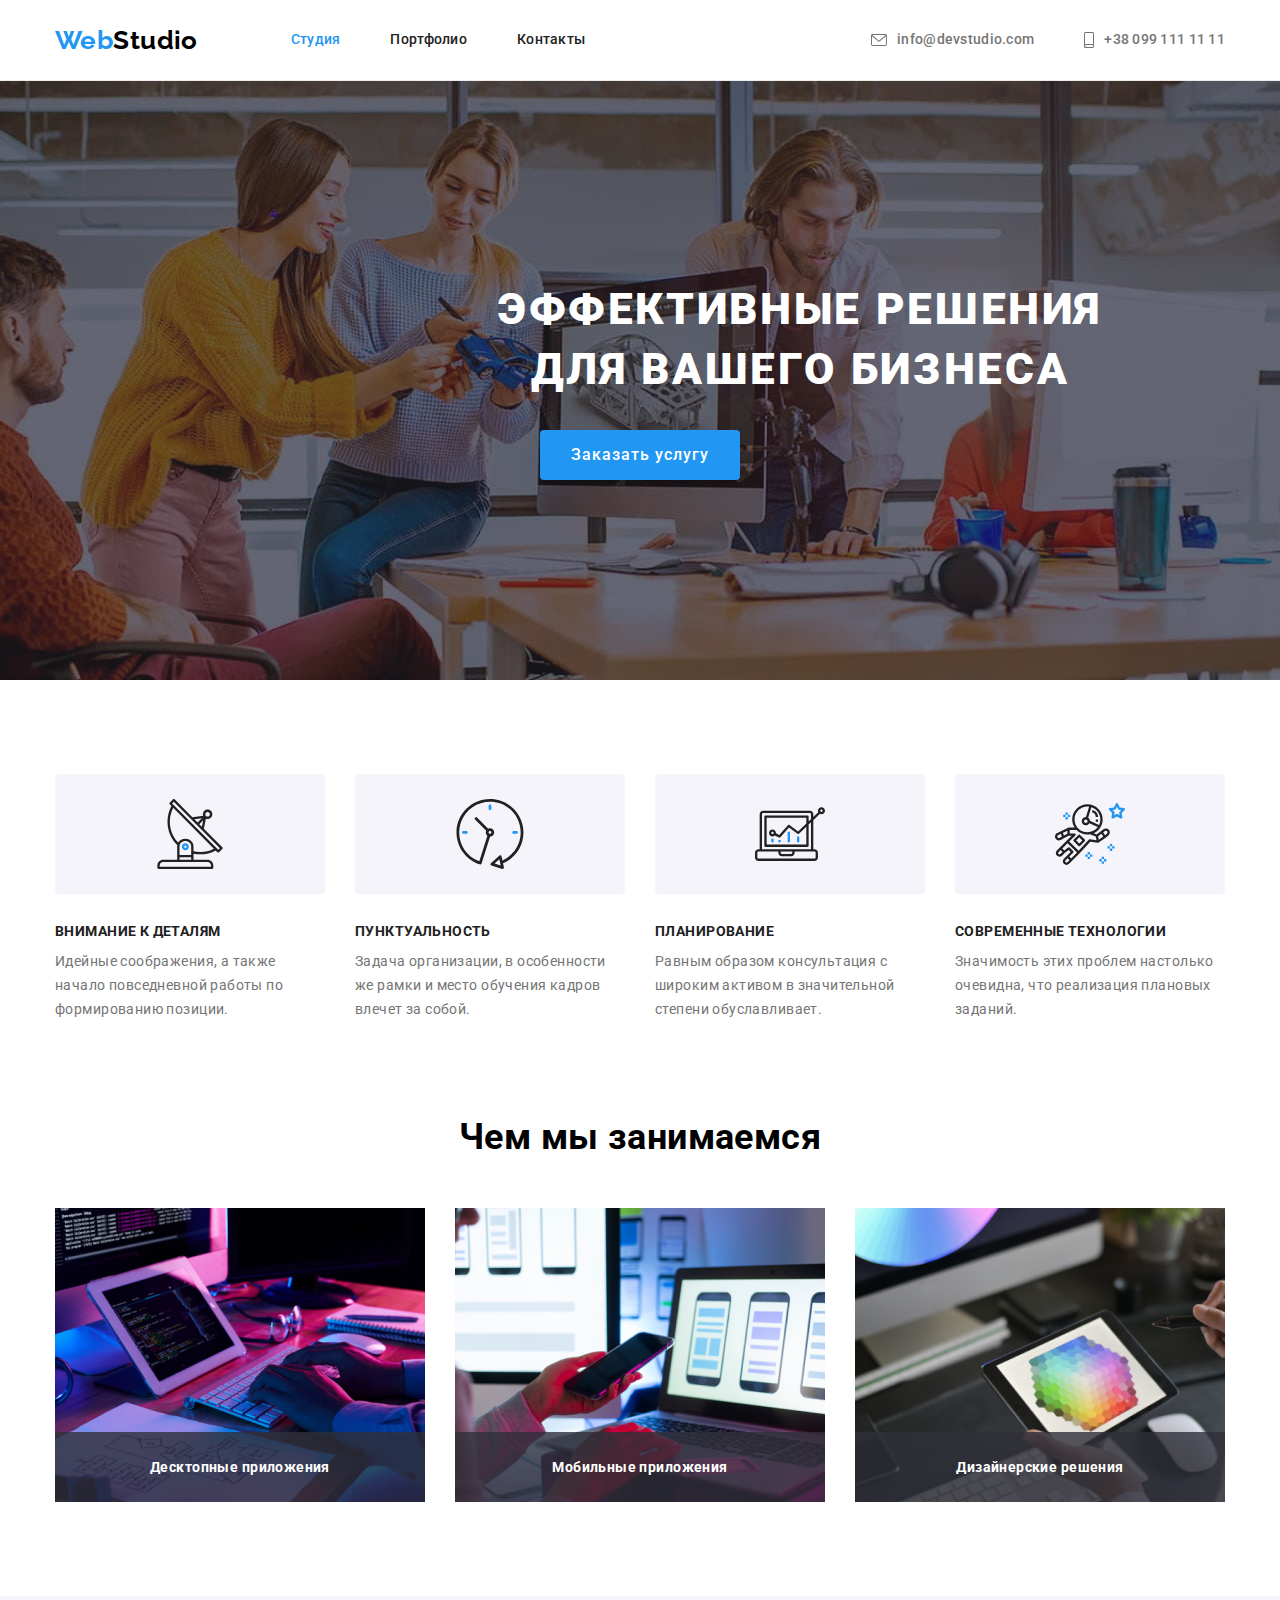
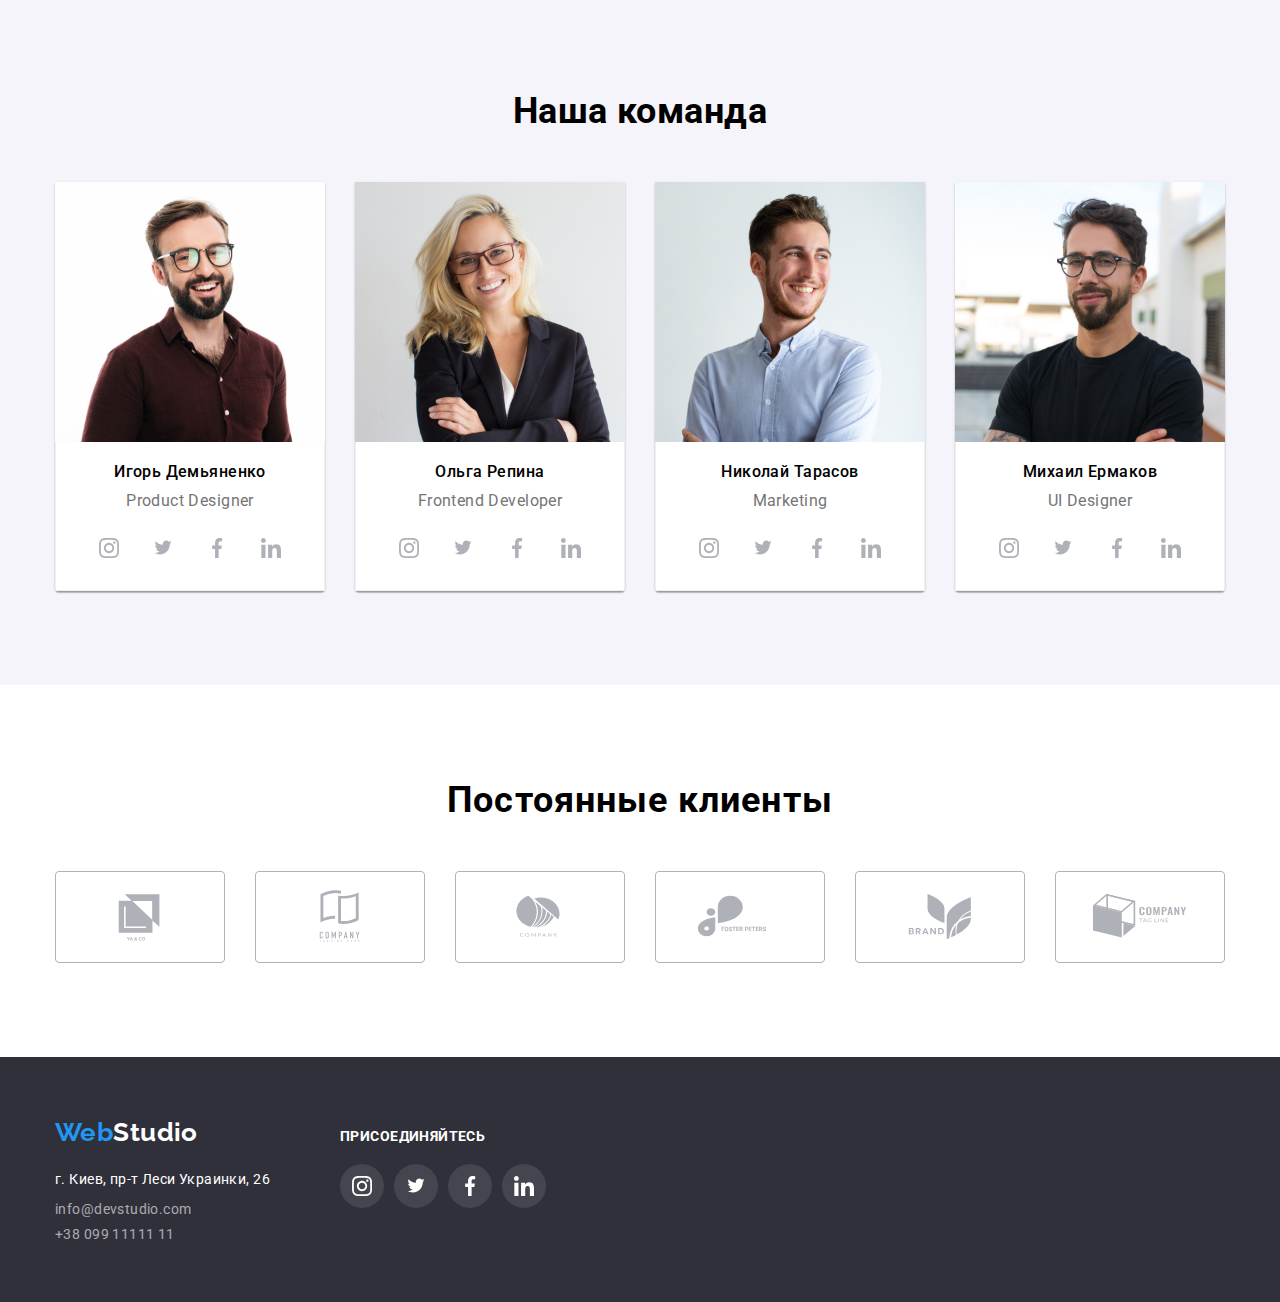
==== commit e22b1d8d: "update css" ====
--- a/index.html
+++ b/index.html
@@ -218,7 +218,9 @@
 
 						<li class="about-item">
 
-							<img class="about-img" src=" ./images/box1.jpg " alt="дизайнерские решения" width="370" height="294" />
+								<img class="about-img" src=" ./images/box1.jpg " alt="дизайнерские решения" width="370" height="294" />
+								
+								<p class="about-text"> Десктопные приложения </p>
 
 						</li>
 
@@ -226,11 +228,15 @@
 
 							<img class="about-img" src="./images/box2.jpg " alt="мобильные приложения" width="370" height="294" />
 
+							<p class="about-text"> Мобильные приложения </p>
+
 						</li>
 
 						<li class="about-item">
 
 							<img class="about-img" src="./images/box3.jpg " alt="дестопные приложения" width="370" height="294" />
+
+							<p class="about-text"> Дизайнерские решения </p>
 
 						</li>
 
--- a/css/styles.css
+++ b/css/styles.css
@@ -115,8 +115,32 @@
 }
    
 .nav-item {
-  padding: 32px 0;
-}
+    position: relative;
+    padding: 32px 0;
+    transition: color 250ms cubic-bezier(0.4, 0, 0.2, 1);
+}
+
+.nav-item::after {
+  position: absolute;
+  width: 100%;
+  height: 4px;
+  top: 50px;
+  left: 0px;
+  content: "";
+  display: inline-block;
+
+  background-color: var(--accent-color);
+  transform: translateY(calc(-50%));
+  transition: transform 250ms cubic-bezier(0.4, 0, 0.2, 1), opacity 250ms cubic-bezier(0.4, 0, 0.2, 1);
+  opacity: 0;
+}
+
+.nav-item:hover::after,
+.nav-item:focus::after {
+    transform: translateY(27px);
+    opacity: 1;
+}
+
 
 .nav-item,
 .contact-link {
@@ -150,11 +174,13 @@
     align-items: center;
 }
 
+.contact-links {
+    transition: color 250ms cubic-bezier(0.4, 0, 0.2, 1);
+}
+
 .contact-links:focus,
-.contact-links:hover,
-.contact-links.active {
+.contact-links:hover {
     color: var(--accent-color);
-
 }
 .nav-item:focus,
 .nav-item:hover {
@@ -168,7 +194,6 @@
     color: var(--accent-color);
 } 
 
- 
 
 /* hero */
 
@@ -217,6 +242,9 @@
      line-height: 1.88;
      letter-spacing: 0.06em;
      background-color:var(--bg-color);
+
+    transition: color 250ms cubic-bezier(0.4, 0, 0.2, 1), background-color 250ms cubic-bezier(0.4, 0, 0.2, 1), box-shadow 250ms cubic-bezier(0.4, 0, 0.2, 1);
+    
     }
     
   .btn:hover,
@@ -311,7 +339,33 @@
     justify-content: space-between;
 }
   
-   
+.about-item {
+    position: relative;
+}
+
+.about-img {
+    display: block;
+}
+
+.about-text {
+        position: absolute;
+        width: 100%;
+        bottom: 0;
+        left: 0;
+        padding: 27px;
+        margin: 0;
+        font-weight: 700;
+        font-size: 14px;
+        line-height: 16px;
+        text-align: center;
+        letter-spacing: 0.03em;
+    
+       color: var(--text-color);
+       background: rgba(47, 48, 58, 0.8);
+      
+    }
+
+
 .about-title {
    margin-bottom: 50px;
 }
@@ -391,6 +445,9 @@
     color: var(--icon-text-color);
     background-color: var(--primary-white-color);
     border-radius: 50%;
+
+    transition: color 250ms cubic-bezier(0.4, 0, 0.2, 1), background-color 250ms cubic-bezier(0.4, 0, 0.2, 1);
+    
 }
 
 .social-media-link:focus, 
@@ -444,6 +501,8 @@
         border: 1px solid var(--icon-text-color);
         border-radius: 4px;
         color: var(--icon-text-color);
+
+        transition: color 250ms cubic-bezier(0.4, 0, 0.2, 1), border 250ms cubic-bezier(0.4, 0, 0.2, 1);
      }
 
 .customer-media-link:focus,
@@ -494,7 +553,7 @@
 }
 
 .footer-link {
-    color: var(--primary-text-color);
+    color: rgba(255, 255, 255, 0.6);
 }
 
 .footer-contact-address {
@@ -535,6 +594,8 @@
         color: var(--text-color);
         background-color:rgba(255, 255, 255, 0.1);
         border-radius: 50%;
+
+        transition: background-color 250ms cubic-bezier(0.4, 0, 0.2, 1);     
 }
 
 
@@ -620,7 +681,49 @@
     margin-bottom: 0px;
 }
 
-.card-link:hover,
-.card-link:focus {
+
+.card-item-link {
+    overflow: hidden;
+    transition: box-shadow 250ms cubic-bezier(0.4, 0, 0.2, 1);
+}
+
+.card-item-link:hover{
  box-shadow: 0px 1px 1px rgba(0, 0, 0, 0.12), 0px 4px 4px rgba(0, 0, 0, 0.06), 1px 4px 6px rgba(0, 0, 0, 0.16);
-}+}
+
+.thumb {
+    position: relative;
+}
+
+.card-overlay {
+    position: absolute;
+    top: 0;
+    left: 0;
+    width: 100%;
+    height: 100%;
+
+    background: rgba(33, 150, 243, 0.9);
+    opacity: 0;
+
+
+    transform: translateY(100%);
+    transition: opacity 250ms cubic-bezier(0.4, 0, 0.2, 1), transform 250ms cubic-bezier(0.4, 0, 0.2, 1);
+}
+
+
+
+.card-overlay:hover {
+    opacity: 1;
+    transform: translateY(0);
+}
+
+
+.card-item-text {
+        font-weight: 400;
+        font-size: 18px;
+        line-height: 1.56;
+        letter-spacing: 0.03em;
+        margin: 63px 24px;
+        color: var(--text-color);
+        
+       }